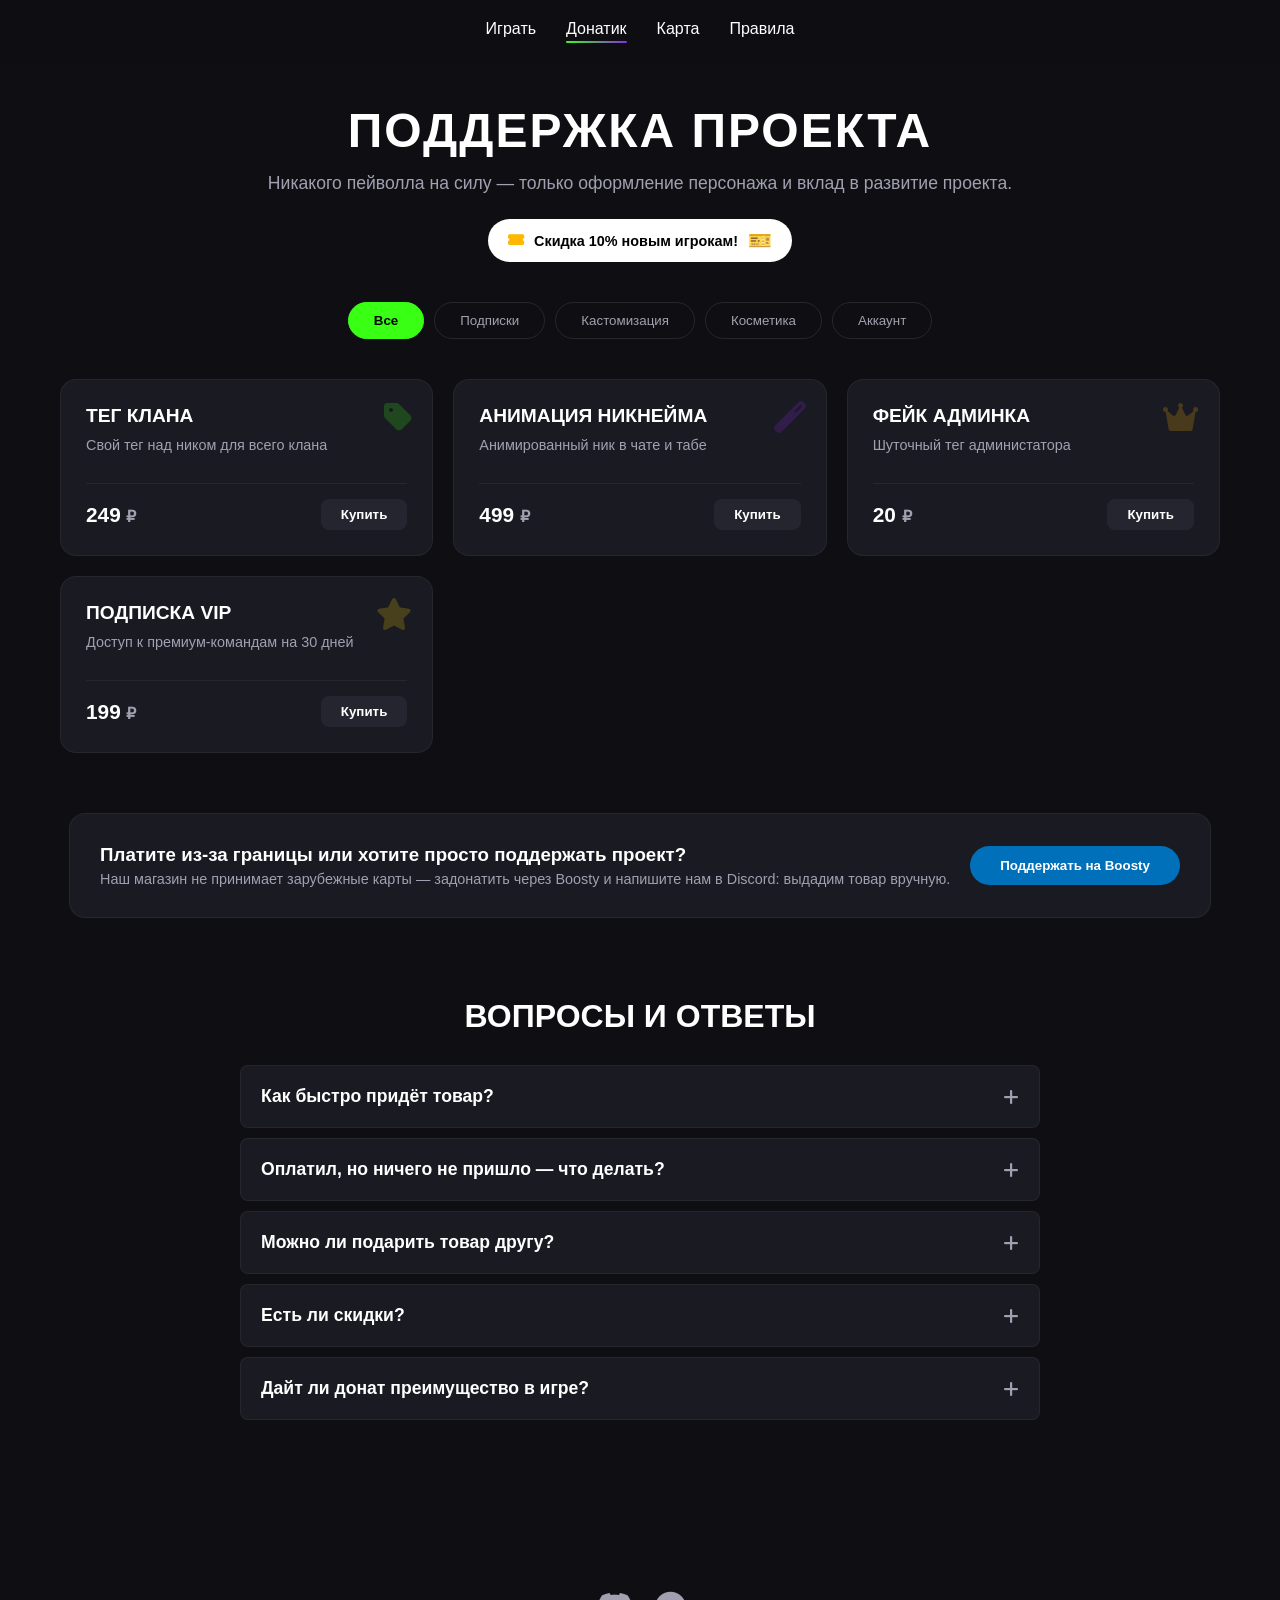
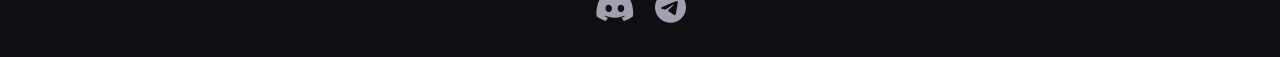
==== donate.html @ 80015110 "Update donate.html" ====
<!DOCTYPE html>
<html lang="ru">
<head>
    <meta charset="UTF-8">
    <meta name="viewport" content="width=device-width, initial-scale=1.0">
    <title>Донат - SubCoin</title>
    <link rel="stylesheet" href="style.css">
    <link rel="stylesheet" href="https://cdnjs.cloudflare.com/ajax/libs/font-awesome/6.0.0/css/all.min.css">
    <style>
        /* Дополнительные стили для магазина */
        .donate-header {
            text-align: center;
            margin-bottom: 40px;
            width: 100%;
        }

        .donate-header h1 {
            font-size: 3rem;
            font-weight: 900;
            text-transform: uppercase;
            letter-spacing: 2px;
            color: var(--text-main);
            margin-bottom: 15px;
        }

        .donate-header p {
            color: var(--text-muted);
            font-size: 1.1rem;
            margin-bottom: 25px;
        }

        .discount-badge {
            display: inline-flex;
            align-items: center;
            gap: 10px;
            background-color: #fff;
            color: #000;
            padding: 10px 20px;
            border-radius: 50px;
            font-weight: bold;
            font-size: 0.9rem;
            cursor: pointer;
            transition: transform 0.2s;
        }

        .discount-badge:hover {
            transform: scale(1.05);
        }

        .discount-badge i {
            color: #ffb800;
        }

        /* Вкладки категорий */
        .tabs {
            display: flex;
            justify-content: center;
            gap: 10px;
            margin-bottom: 40px;
            flex-wrap: wrap;
        }

        .tab-btn {
            background-color: transparent;
            border: 1px solid rgba(255, 255, 255, 0.1);
            color: var(--text-muted);
            padding: 10px 25px;
            border-radius: 30px;
            cursor: pointer;
            font-weight: 500;
            transition: all 0.3s;
        }

        .tab-btn:hover {
            border-color: var(--accent-green);
            color: var(--text-main);
        }

        .tab-btn.active {
            background-color: var(--accent-green);
            color: #000;
            border-color: var(--accent-green);
            font-weight: 700;
        }

        /* Сетка товаров */
        .products-grid {
            display: grid;
            grid-template-columns: repeat(auto-fit, minmax(280px, 1fr));
            gap: 20px;
            margin-bottom: 60px;
            width: 100%;
        }

        .product-card {
            background-color: var(--card-bg);
            border: 1px solid rgba(255, 255, 255, 0.05);
            border-radius: 16px;
            padding: 25px;
            display: flex;
            flex-direction: column;
            justify-content: space-between;
            transition: border-color 0.3s, transform 0.3s;
            position: relative;
            overflow: hidden;
        }

        .product-card:hover {
            border-color: var(--accent-purple);
            transform: translateY(-5px);
        }

        .product-card h3 {
            font-size: 1.2rem;
            margin-bottom: 10px;
            text-transform: uppercase;
            color: var(--text-main);
        }

        .product-card .desc {
            font-size: 0.9rem;
            color: var(--text-muted);
            margin-bottom: 20px;
            flex-grow: 1;
        }

        .product-icon {
            position: absolute;
            top: 20px;
            right: 20px;
            font-size: 2rem;
            opacity: 0.2;
        }

        .product-bottom {
            display: flex;
            justify-content: space-between;
            align-items: center;
            border-top: 1px solid rgba(255, 255, 255, 0.05);
            padding-top: 15px;
            margin-top: 10px;
        }

        .price {
            font-size: 1.3rem;
            font-weight: bold;
            color: var(--text-main);
        }

        .price span {
            font-size: 1rem;
            color: var(--text-muted);
        }

        .btn-buy {
            background-color: #252530;
            color: var(--text-main);
            border: none;
            padding: 8px 20px;
            border-radius: 8px;
            cursor: pointer;
            font-weight: 600;
            transition: background-color 0.3s;
        }

        .btn-buy:hover {
            background-color: var(--accent-green);
            color: #000;
        }

        /* Блок поддержки (PayPal) */
        .support-block {
            background-color: var(--card-bg);
            border-radius: 16px;
            padding: 30px;
            display: flex;
            justify-content: space-between;
            align-items: center;
            flex-wrap: wrap;
            gap: 20px;
            margin-bottom: 80px;
            border: 1px solid rgba(255, 255, 255, 0.05);
        }

        .support-text h3 {
            margin-bottom: 5px;
        }

        .support-text p {
            color: var(--text-muted);
            font-size: 0.9rem;
        }

        .btn-support {
            background: #0070ba; /* Цвет PayPal */
            color: white;
            border: none;
            padding: 12px 30px;
            border-radius: 30px;
            font-weight: bold;
            cursor: pointer;
            transition: background 0.3s;
        }

        .btn-support:hover {
            background: #005c99;
        }

        /* FAQ */
        .faq-section {
            width: 100%;
            max-width: 800px;
            margin: 0 auto 60px;
            text-align: center;
        }

        .faq-section h2 {
            font-size: 2rem;
            margin-bottom: 30px;
            text-transform: uppercase;
            color: var(--text-main);
        }

        .faq-section .accordion-item {
            text-align: left;
        }

        /* Скрытие товаров (для вкладок) */
        .tab-content {
            display: none;
            width: 100%;
        }

        .tab-content.active {
            display: block;
            animation: fadeIn 0.3s ease-in-out;
        }

        @keyframes fadeIn {
            from { opacity: 0; transform: translateY(10px); }
            to { opacity: 1; transform: translateY(0); }
        }
    </style>
</head>
<body>

    <div id="snow-container"></div>

    <nav>
        <a href="index.html">Играть</a>
        <a href="donate.html" class="active">Донатик</a>
        <a href="map.html">Карта</a>
        <a href="rules.html">Правила</a>
    </nav>

    <div class="container">
        
        <header class="donate-header">
            <h1>Поддержка проекта</h1>
            <p>Никакого пейволла на силу — только оформление персонажа и вклад в развитие проекта.</p>
            <div class="discount-badge">
                <i class="fas fa-ticket-alt"></i> Скидка 10% новым игрокам! <span style="font-size:1.2rem;">🎫</span>
            </div>
        </header>

        <!-- Вкладки -->
        <div class="tabs">
            <button class="tab-btn active" data-target="all">Все</button>
            <button class="tab-btn" data-target="passes">Подписки</button>
            <button class="tab-btn" data-target="custom">Кастомизация</button>
            <button class="tab-btn" data-target="cosmetics">Косметика</button>
            <button class="tab-btn" data-target="account">Аккаунт</button>
        </div>

        <!-- Контент вкладок -->
        <div class="tab-content active" id="all">
            <div class="products-grid">
                <!-- Товар 1 -->
                <div class="product-card">
                    <div class="product-icon"><i class="fas fa-tag" style="color: var(--accent-green);"></i></div>
                    <h3>Тег клана</h3>
                    <p class="desc">Свой тег над ником для всего клана</p>
                    <div class="product-bottom">
                        <div class="price">249 <span>₽</span></div>
                        <button class="btn-buy">Купить</button>
                    </div>
                </div>
                <!-- Товар 2 -->
                <div class="product-card">
                    <div class="product-icon"><i class="fas fa-magic" style="color: var(--accent-purple);"></i></div>
                    <h3>Анимация никнейма</h3>
                    <p class="desc">Анимированный ник в чате и табе</p>
                    <div class="product-bottom">
                        <div class="price">499 <span>₽</span></div>
                        <button class="btn-buy">Купить</button>
                    </div>
                </div>
                <!-- Товар 3 -->
                <div class="product-card">
                    <div class="product-icon"><i class="fas fa-crown" style="color: #ffb800;"></i></div>
                    <h3>Фейк Админка</h3>
                    <p class="desc">Шуточный тег администатора</p>
                    <div class="product-bottom">
                        <div class="price">20 <span>₽</span></div>
                        <button class="btn-buy">Купить</button>
                    </div>
                </div>
                <!-- Товар 4 (для примера подписки) -->
                <div class="product-card">
                    <div class="product-icon"><i class="fas fa-star" style="color: #ffd700;"></i></div>
                    <h3>Подписка VIP</h3>
                    <p class="desc">Доступ к премиум-командам на 30 дней</p>
                    <div class="product-bottom">
                        <div class="price">199 <span>₽</span></div>
                        <button class="btn-buy">Купить</button>
                    </div>
                </div>
            </div>
        </div>

        <!-- Блок поддержки -->
        <div class="support-block">
            <div class="support-text">
                <h3>Платите из-за границы или хотите просто поддержать проект?</h3>
                <p>Наш магазин не принимает зарубежные карты — задонатить через Boosty и напишите нам в Discord: выдадим товар вручную.</p>
            </div>
            <button class="btn-support">Поддержать на Boosty</button>
        </div>

        <!-- FAQ -->
        <section class="faq-section">
            <h2>Вопросы и ответы</h2>
            <div class="accordion">
                <div class="accordion-item">
                    <button class="accordion-header">Как быстро придёт товар? <i class="fas fa-plus"></i></button>
                    <div class="accordion-content"><p>Товары выдаются автоматически в течение 1-5 минут после оплаты. Если этого не произошло, напишите в поддержку.</p></div>
                </div>
                <div class="accordion-item">
                    <button class="accordion-header">Оплатил, но ничего не пришло — что делать? <i class="fas fa-plus"></i></button>
                    <div class="accordion-content"><p>Проверьте статус платежа в личном кабинете на платежной системе. Если оплата прошла успешно, а товар не пришёл, создайте тикет в Discord с чеком об оплате.</p></div>
                </div>
                <div class="accordion-item">
                    <button class="accordion-header">Можно ли подарить товар другу? <i class="fas fa-plus"></i></button>
                    <div class="accordion-content"><p>Да, при покупке вы можете указать никнейм друга, и товар будет выдан ему.</p></div>
                </div>
                <div class="accordion-item">
                    <button class="accordion-header">Есть ли скидки? <i class="fas fa-plus"></i></button>
                    <div class="accordion-content"><p>Да, новые игроки получают 10% скидку на первый заказ, а также мы регулярно проводим акции на праздники.</p></div>
                </div>
                <div class="accordion-item">
                    <button class="accordion-header">Дайт ли донат преимущество в игре? <i class="fas fa-plus"></i></button>
                    <div class="accordion-content"><p>Нет, донат не влияет на баланс и не дает игрового преимущества. Это исключительно косметические предметы и поддержка проекта.</p></div>
                </div>
            </div>
        </section>

    </div>

    <footer>
        <a href="#" title="Discord"><i class="fab fa-discord"></i></a>
        <a href="#" title="Telegram"><i class="fab fa-telegram-plane"></i></a>
    </footer>

    <script src="script.js"></script>
    <script>
        // Логика для вкладок
        document.addEventListener('DOMContentLoaded', () => {
            const tabBtns = document.querySelectorAll('.tab-btn');
            const tabContents = document.querySelectorAll('.tab-content');

            tabBtns.forEach(btn => {
                btn.addEventListener('click', () => {
                    // Убираем активный класс со всех кнопок и контента
                    tabBtns.forEach(b => b.classList.remove('active'));
                    tabContents.forEach(c => c.classList.remove('active'));

                    // Добавляем активный класс нажатой кнопке
                    btn.classList.add('active');

                    // Показываем нужный контент (для простоты показываем всё, если выбрано "Все", либо конкретную категорию, если бы она была)
                    const target = btn.getAttribute('data-target');
                    if(target === 'all') {
                        document.getElementById('all').classList.add('active');
                    } else {
                        // В будущем здесь можно фильтровать товары по категориям
                        document.getElementById('all').classList.add('active'); 
                    }
                });
            });
        });
    </script>
</body>
</html>
---- style.css ----
/* style.css */
:root {
    --bg-color: #0f0f13; 
    --card-bg: #1a1a22; 
    --text-main: #ffffff;
    --text-muted: #a0a0b0;
    --accent-green: #39ff14; 
    --accent-purple: #8a2be2; 
    --gradient: linear-gradient(135deg, var(--accent-green), var(--accent-purple));
}

* {
    margin: 0;
    padding: 0;
    box-sizing: border-box;
    font-family: 'Segoe UI', Tahoma, Geneva, Verdana, sans-serif;
}

body {
    background-color: var(--bg-color);
    color: var(--text-main);
    min-height: 100vh;
    display: flex;
    flex-direction: column;
    overflow-x: hidden; /* Убираем горизонтальную прокрутку от снега */
}

/* Навигация */
nav {
    display: flex;
    justify-content: center;
    gap: 30px;
    padding: 20px;
    background-color: rgba(15, 15, 19, 0.9);
    backdrop-filter: blur(10px);
    position: sticky;
    top: 0;
    z-index: 100;
}

nav a {
    color: var(--text-main);
    text-decoration: none;
    font-weight: 500;
    transition: color 0.3s;
    position: relative; /* Важно для позиционирования полосы */
    padding-bottom: 5px; /* Немного места под текст для полосы */
}

/* Полоса, которая появляется при наведении */
nav a::after {
    content: '';
    position: absolute;
    left: 0;
    bottom: 0;
    width: 100%;
    height: 2px; /* Толщина полосы */
    background: var(--gradient); /* Градиент из зелёного в фиолетовый */
    transform: scaleX(0); /* Изначально полоса сжата в 0 */
    transform-origin: bottom right; /* Анимация справа налево */
    transition: transform 0.3s ease-out;
    border-radius: 2px;
}

/* Появление полосы при наведении */
nav a:hover::after {
    transform: scaleX(1); /* Полоса растягивается на всю ширину */
    transform-origin: bottom left; /* Анимация слева направо */
}

/* Постоянная полоса для активной страницы */
nav a.active::after {
    transform: scaleX(1);
    transform-origin: bottom left;
}

nav a:hover {
    color: var(--accent-green);
}

/* Главный экран (Hero) */
.hero {
    text-align: center;
    margin-bottom: 60px;
    background: radial-gradient(circle at center, rgba(138, 43, 226, 0.1) 0%, transparent 70%);
    padding: 40px;
    border-radius: 20px;
}

.hero h1 {
    font-size: 3rem;
    margin-bottom: 10px;
}

.hero .brand {
    font-size: 4rem;
    font-weight: 900;
    background: var(--gradient);
    -webkit-background-clip: text;
    -webkit-text-fill-color: transparent;
    letter-spacing: 2px;
    margin-bottom: 30px;
}

.btn-play {
    background: var(--gradient);
    color: #fff;
    border: none;
    padding: 15px 40px;
    font-size: 1.2rem;
    font-weight: bold;
    border-radius: 8px;
    cursor: pointer;
    transition: transform 0.2s, box-shadow 0.2s;
    text-transform: uppercase;
    animation: bounce 3s infinite; /* Подпрыгивание */
}

.btn-play:hover {
    animation: none;
    transform: scale(1.05);
    box-shadow: 0 0 20px rgba(57, 255, 20, 0.4);
}

/* Анимация подпрыгивания */
@keyframes bounce {
    0%, 20%, 50%, 80%, 100% { transform: translateY(0); }
    40% { transform: translateY(-10px); }
    60% { transform: translateY(-5px); }
}

/* Блок статистики */
.stats-section {
    width: 100%;
    display: flex;
    justify-content: center;
    margin-bottom: 60px;
}

.stats-container {
    background-color: var(--card-bg);
    padding: 30px;
    border-radius: 16px;
    text-align: center;
    width: 100%;
    max-width: 600px;
    border: 1px solid rgba(255, 255, 255, 0.05);
}

.stats-container h2 {
    margin-bottom: 20px;
    font-size: 1.5rem;
}

.timer {
    display: flex;
    justify-content: center;
    gap: 15px;
}

.time-block {
    background: #252530;
    padding: 15px;
    border-radius: 10px;
    min-width: 80px;
}

.time-block .num {
    font-size: 2rem;
    font-weight: bold;
    display: block;
}

.time-block .label {
    font-size: 0.8rem;
    color: var(--text-muted);
}

/* Особенности */
.features-section {
    width: 100%;
    max-width: 1200px;
    text-align: center;
}

.features-section h2 {
    margin-bottom: 40px;
    font-size: 2rem;
}

.features-grid {
    display: grid;
    grid-template-columns: repeat(auto-fit, minmax(250px, 1fr));
    gap: 20px;
    margin: 0 auto;
}

.feature-card {
    background-color: var(--card-bg);
    padding: 30px;
    border-radius: 12px;
    text-align: left;
    border: 1px solid rgba(255, 255, 255, 0.05);
    transition: border-color 0.3s, transform 0.3s;
}

.feature-card:hover {
    border-color: var(--accent-purple);
    transform: translateY(-5px);
}

.feature-card h3 {
    margin-bottom: 10px;
    color: var(--accent-green);
}

.feature-card p {
    color: var(--text-muted);
    line-height: 1.5;
    font-size: 0.95rem;
}

/* Иконки в карточках */
.feature-icon {
    width: 50px;
    height: 50px;
    border-radius: 12px;
    background: rgba(57, 255, 20, 0.1);
    display: flex;
    align-items: center;
    justify-content: center;
    margin-bottom: 15px;
    border: 1px solid rgba(57, 255, 20, 0.2);
}

.feature-icon i {
    font-size: 1.5rem;
    color: var(--accent-green);
    text-shadow: 0 0 10px rgba(57, 255, 20, 0.5);
}

.feature-card:hover .feature-icon {
    background: rgba(138, 43, 226, 0.1);
    border-color: rgba(138, 43, 226, 0.3);
}

.feature-card:hover .feature-icon i {
    color: var(--accent-purple);
    text-shadow: 0 0 10px rgba(138, 43, 226, 0.5);
}

/* Футер (иконки) */
footer {
    display: flex;
    justify-content: center;
    gap: 20px;
    padding: 30px;
    background-color: var(--bg-color);
    z-index: 1;
}

footer a {
    color: var(--text-muted);
    font-size: 2rem;
    transition: color 0.3s;
}

footer a:hover {
    color: var(--accent-green);
}

/* Страницы-заглушки */
.page-content {
    flex: 1;
    display: flex;
    flex-direction: column;
    align-items: center;
    justify-content: center;
    text-align: center;
    padding: 40px;
    z-index: 1;
}

.page-content h1 {
    font-size: 3rem;
    margin-bottom: 20px;
    background: var(--gradient);
    -webkit-background-clip: text;
    -webkit-text-fill-color: transparent;
}

.page-content p {
    color: var(--text-muted);
    font-size: 1.2rem;
    margin-bottom: 30px;
}

.back-btn {
    color: var(--accent-green);
    text-decoration: none;
    border: 1px solid var(--accent-green);
    padding: 10px 20px;
    border-radius: 5px;
    transition: background 0.3s;
}

.back-btn:hover {
    background: rgba(57, 255, 20, 0.1);
}

/* --- Снег --- */
#snow-container {
    position: fixed;
    top: 0;
    left: 0;
    width: 100%;
    height: 100%;
    pointer-events: none;
    z-index: 0; /* Снег на заднем плане */
    overflow: hidden;
}

.snowflake {
    position: absolute;
    top: -10px;
    color: rgba(255, 255, 255, 0.7);
    user-select: none;
    animation: fall linear forwards;
}

@keyframes fall {
    to {
        transform: translateY(100vh);
    }
}
/* ... ваш код выше (root, body, nav и т.д.) ... */

/* Контейнер для центрирования контента */
.container {
    max-width: 1200px; /* Максимальная ширина контента */
    margin: 0 auto;    /* Центрирование по горизонтали */
    padding: 40px 20px; /* Отступы сверху/снизу и по бокам */
    width: 100%;
    display: flex;
    flex-direction: column;
    align-items: center; /* Центрируем элементы внутри */
    z-index: 1; /* Поверх снега */
}

/* Главный экран (Hero) */
.hero {
    text-align: center;
    margin-bottom: 60px;
    background: radial-gradient(circle at center, rgba(138, 43, 226, 0.1) 0%, transparent 70%);
    padding: 40px;
    border-radius: 20px;
    width: 100%;
}

/* ... стили для brand и btn-play остаются без изменений ... */

/* Блок статистики */
.stats-section {
    width: 100%;
    display: flex;
    justify-content: center;
    margin-bottom: 60px;
}

/* ... стили для stats-container и timer остаются без изменений ... */

/* Блок с особенностями */
.features-section {
    width: 100%;
    text-align: center;
}

.features-section h2 {
    margin-bottom: 40px;
    font-size: 2rem;
}

.features-grid {
    display: grid;
    /* Автоматически подстраиваем колонки: минимум 250px, максимум 1fr */
    grid-template-columns: repeat(auto-fit, minmax(250px, 1fr));
    gap: 20px;
    width: 100%;
}

/* --- Стили для страницы правил (Аккордеон) --- */
.rules-container {
    max-width: 900px; /* Делаем колонку чуть уже для удобства чтения */
    padding-top: 60px;
}

.page-title {
    font-size: 2.5rem;
    margin-bottom: 40px;
    text-align: center;
    background: var(--gradient);
    -webkit-background-clip: text;
    -webkit-text-fill-color: transparent;
}

.page-title i {
    -webkit-text-fill-color: #ff9800; /* Оранжевый цвет для иконки книги */
    margin-right: 10px;
}

.section-subtitle {
    font-size: 1.8rem;
    margin: 40px 0 20px 0;
    text-align: center;
    color: var(--text-main);
}

.accordion {
    display: flex;
    flex-direction: column;
    gap: 10px;
    margin-bottom: 40px;
}

.accordion-item {
    background-color: var(--card-bg);
    border-radius: 8px;
    overflow: hidden;
    border: 1px solid rgba(255, 255, 255, 0.05);
    transition: border-color 0.3s;
}

.accordion-item:hover {
    border-color: rgba(57, 255, 20, 0.3); /* Легкая зеленая подсветка при наведении */
}

.accordion-header {
    width: 100%;
    background: none;
    border: none;
    color: var(--text-main);
    padding: 20px;
    font-size: 1.1rem;
    font-weight: 600;
    text-align: left;
    cursor: pointer;
    display: flex;
    justify-content: space-between;
    align-items: center;
    transition: background-color 0.3s;
}

.accordion-header:hover {
    background-color: rgba(255, 255, 255, 0.03);
}

.accordion-header i {
    color: var(--text-muted);
    transition: transform 0.3s;
}

/* Класс, который добавляется при открытии */
.accordion-header.active i {
    transform: rotate(45deg); /* Плюсик превращается в крестик */
    color: var(--accent-green);
}

.accordion-content {
    max-height: 0; /* Скрыто по умолчанию */
    overflow: hidden;
    transition: max-height 0.3s ease-out;
    background-color: rgba(0, 0, 0, 0.2);
}

.accordion-content p {
    padding: 0 20px 20px 20px;
    color: var(--text-muted);
    line-height: 1.6;
    margin: 0;
}
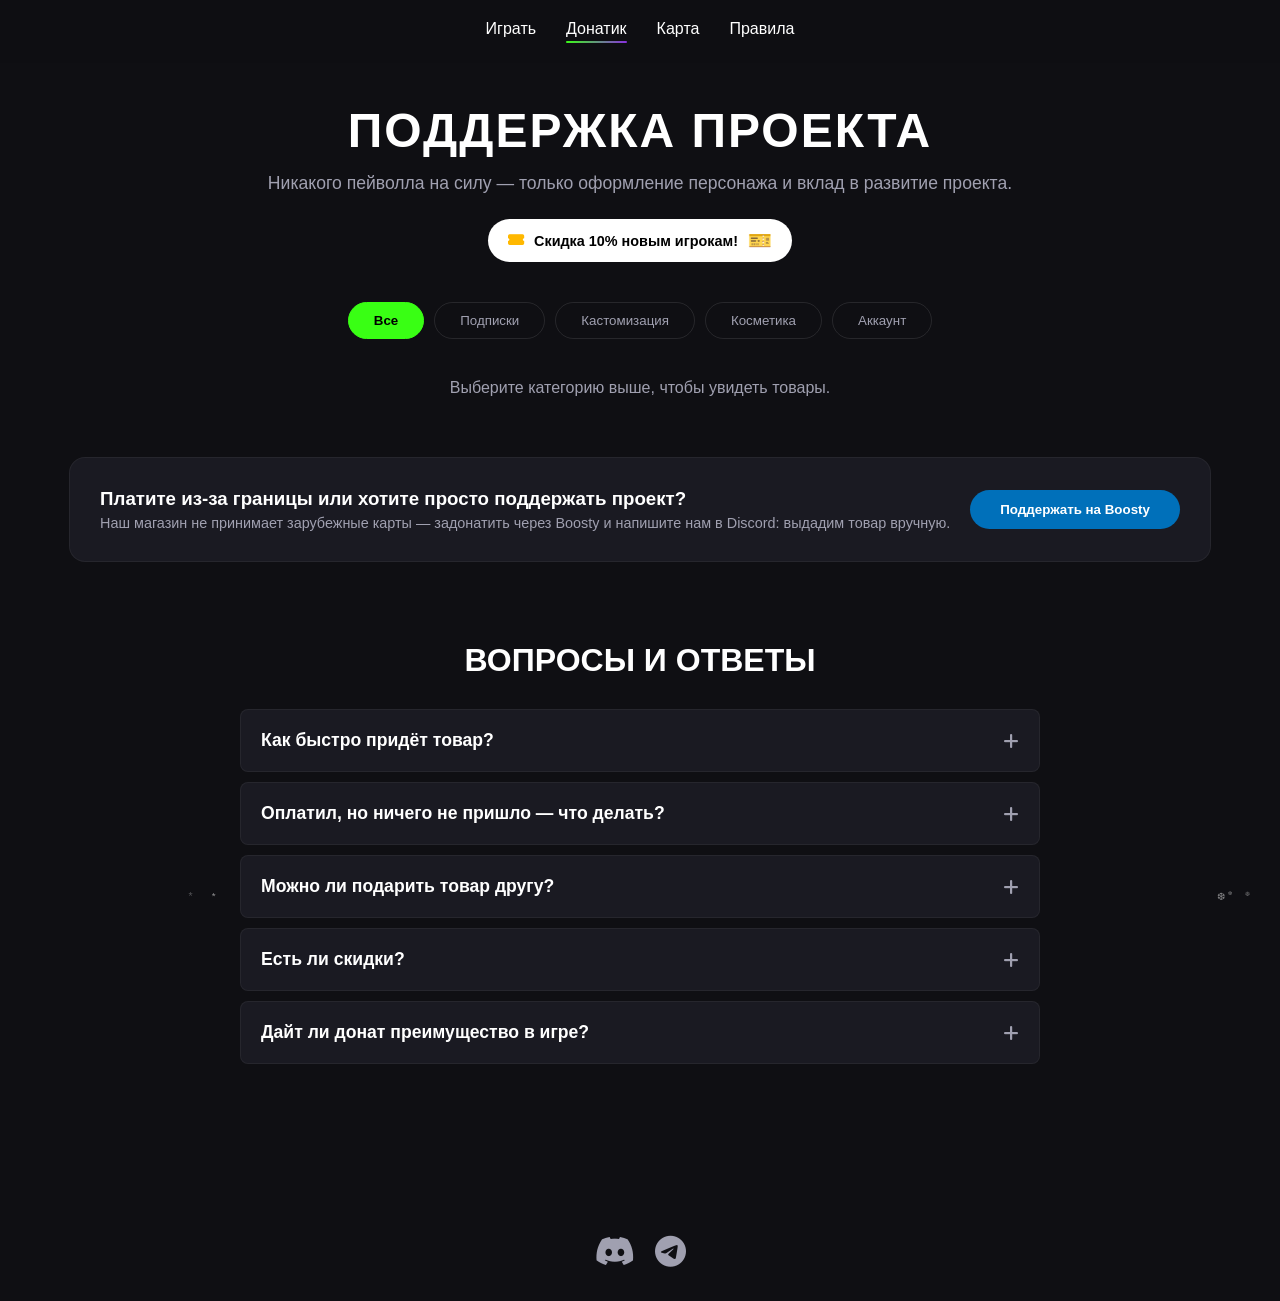
==== commit 2c2cab16: "Update donate.html" ====
--- a/donate.html
+++ b/donate.html
@@ -7,239 +7,39 @@
     <link rel="stylesheet" href="style.css">
     <link rel="stylesheet" href="https://cdnjs.cloudflare.com/ajax/libs/font-awesome/6.0.0/css/all.min.css">
     <style>
-        /* Дополнительные стили для магазина */
-        .donate-header {
-            text-align: center;
-            margin-bottom: 40px;
-            width: 100%;
-        }
-
-        .donate-header h1 {
-            font-size: 3rem;
-            font-weight: 900;
-            text-transform: uppercase;
-            letter-spacing: 2px;
-            color: var(--text-main);
-            margin-bottom: 15px;
-        }
-
-        .donate-header p {
-            color: var(--text-muted);
-            font-size: 1.1rem;
-            margin-bottom: 25px;
-        }
-
-        .discount-badge {
-            display: inline-flex;
-            align-items: center;
-            gap: 10px;
-            background-color: #fff;
-            color: #000;
-            padding: 10px 20px;
-            border-radius: 50px;
-            font-weight: bold;
-            font-size: 0.9rem;
-            cursor: pointer;
-            transition: transform 0.2s;
-        }
-
-        .discount-badge:hover {
-            transform: scale(1.05);
-        }
-
-        .discount-badge i {
-            color: #ffb800;
-        }
-
-        /* Вкладки категорий */
-        .tabs {
-            display: flex;
-            justify-content: center;
-            gap: 10px;
-            margin-bottom: 40px;
-            flex-wrap: wrap;
-        }
-
-        .tab-btn {
-            background-color: transparent;
-            border: 1px solid rgba(255, 255, 255, 0.1);
-            color: var(--text-muted);
-            padding: 10px 25px;
-            border-radius: 30px;
-            cursor: pointer;
-            font-weight: 500;
-            transition: all 0.3s;
-        }
-
-        .tab-btn:hover {
-            border-color: var(--accent-green);
-            color: var(--text-main);
-        }
-
-        .tab-btn.active {
-            background-color: var(--accent-green);
-            color: #000;
-            border-color: var(--accent-green);
-            font-weight: 700;
-        }
-
-        /* Сетка товаров */
-        .products-grid {
-            display: grid;
-            grid-template-columns: repeat(auto-fit, minmax(280px, 1fr));
-            gap: 20px;
-            margin-bottom: 60px;
-            width: 100%;
-        }
-
-        .product-card {
-            background-color: var(--card-bg);
-            border: 1px solid rgba(255, 255, 255, 0.05);
-            border-radius: 16px;
-            padding: 25px;
-            display: flex;
-            flex-direction: column;
-            justify-content: space-between;
-            transition: border-color 0.3s, transform 0.3s;
-            position: relative;
-            overflow: hidden;
-        }
-
-        .product-card:hover {
-            border-color: var(--accent-purple);
-            transform: translateY(-5px);
-        }
-
-        .product-card h3 {
-            font-size: 1.2rem;
-            margin-bottom: 10px;
-            text-transform: uppercase;
-            color: var(--text-main);
-        }
-
-        .product-card .desc {
-            font-size: 0.9rem;
-            color: var(--text-muted);
-            margin-bottom: 20px;
-            flex-grow: 1;
-        }
-
-        .product-icon {
-            position: absolute;
-            top: 20px;
-            right: 20px;
-            font-size: 2rem;
-            opacity: 0.2;
-        }
-
-        .product-bottom {
-            display: flex;
-            justify-content: space-between;
-            align-items: center;
-            border-top: 1px solid rgba(255, 255, 255, 0.05);
-            padding-top: 15px;
-            margin-top: 10px;
-        }
-
-        .price {
-            font-size: 1.3rem;
-            font-weight: bold;
-            color: var(--text-main);
-        }
-
-        .price span {
-            font-size: 1rem;
-            color: var(--text-muted);
-        }
-
-        .btn-buy {
-            background-color: #252530;
-            color: var(--text-main);
-            border: none;
-            padding: 8px 20px;
-            border-radius: 8px;
-            cursor: pointer;
-            font-weight: 600;
-            transition: background-color 0.3s;
-        }
-
-        .btn-buy:hover {
-            background-color: var(--accent-green);
-            color: #000;
-        }
-
-        /* Блок поддержки (PayPal) */
-        .support-block {
-            background-color: var(--card-bg);
-            border-radius: 16px;
-            padding: 30px;
-            display: flex;
-            justify-content: space-between;
-            align-items: center;
-            flex-wrap: wrap;
-            gap: 20px;
-            margin-bottom: 80px;
-            border: 1px solid rgba(255, 255, 255, 0.05);
-        }
-
-        .support-text h3 {
-            margin-bottom: 5px;
-        }
-
-        .support-text p {
-            color: var(--text-muted);
-            font-size: 0.9rem;
-        }
-
-        .btn-support {
-            background: #0070ba; /* Цвет PayPal */
-            color: white;
-            border: none;
-            padding: 12px 30px;
-            border-radius: 30px;
-            font-weight: bold;
-            cursor: pointer;
-            transition: background 0.3s;
-        }
-
-        .btn-support:hover {
-            background: #005c99;
-        }
-
-        /* FAQ */
-        .faq-section {
-            width: 100%;
-            max-width: 800px;
-            margin: 0 auto 60px;
-            text-align: center;
-        }
-
-        .faq-section h2 {
-            font-size: 2rem;
-            margin-bottom: 30px;
-            text-transform: uppercase;
-            color: var(--text-main);
-        }
-
-        .faq-section .accordion-item {
-            text-align: left;
-        }
-
-        /* Скрытие товаров (для вкладок) */
-        .tab-content {
-            display: none;
-            width: 100%;
-        }
-
-        .tab-content.active {
-            display: block;
-            animation: fadeIn 0.3s ease-in-out;
-        }
-
-        @keyframes fadeIn {
-            from { opacity: 0; transform: translateY(10px); }
-            to { opacity: 1; transform: translateY(0); }
-        }
+        /* ... (ваши существующие стили для шапки, вкладок, карточек и т.д. остаются без изменений) ... */
+        .donate-header { text-align: center; margin-bottom: 40px; width: 100%; }
+        .donate-header h1 { font-size: 3rem; font-weight: 900; text-transform: uppercase; letter-spacing: 2px; color: var(--text-main); margin-bottom: 15px; }
+        .donate-header p { color: var(--text-muted); font-size: 1.1rem; margin-bottom: 25px; }
+        .discount-badge { display: inline-flex; align-items: center; gap: 10px; background-color: #fff; color: #000; padding: 10px 20px; border-radius: 50px; font-weight: bold; font-size: 0.9rem; cursor: pointer; transition: transform 0.2s; }
+        .discount-badge:hover { transform: scale(1.05); }
+        .discount-badge i { color: #ffb800; }
+        .tabs { display: flex; justify-content: center; gap: 10px; margin-bottom: 40px; flex-wrap: wrap; }
+        .tab-btn { background-color: transparent; border: 1px solid rgba(255, 255, 255, 0.1); color: var(--text-muted); padding: 10px 25px; border-radius: 30px; cursor: pointer; font-weight: 500; transition: all 0.3s; }
+        .tab-btn:hover { border-color: var(--accent-green); color: var(--text-main); }
+        .tab-btn.active { background-color: var(--accent-green); color: #000; border-color: var(--accent-green); font-weight: 700; }
+        .products-grid { display: grid; grid-template-columns: repeat(auto-fit, minmax(280px, 1fr)); gap: 20px; margin-bottom: 60px; width: 100%; }
+        .product-card { background-color: var(--card-bg); border: 1px solid rgba(255, 255, 255, 0.05); border-radius: 16px; padding: 25px; display: flex; flex-direction: column; justify-content: space-between; transition: border-color 0.3s, transform 0.3s; position: relative; overflow: hidden; }
+        .product-card:hover { border-color: var(--accent-purple); transform: translateY(-5px); }
+        .product-card h3 { font-size: 1.2rem; margin-bottom: 10px; text-transform: uppercase; color: var(--text-main); }
+        .product-card .desc { font-size: 0.9rem; color: var(--text-muted); margin-bottom: 20px; flex-grow: 1; }
+        .product-icon { position: absolute; top: 20px; right: 20px; font-size: 2rem; opacity: 0.2; }
+        .product-bottom { display: flex; justify-content: space-between; align-items: center; border-top: 1px solid rgba(255, 255, 255, 0.05); padding-top: 15px; margin-top: 10px; }
+        .price { font-size: 1.3rem; font-weight: bold; color: var(--text-main); }
+        .price span { font-size: 1rem; color: var(--text-muted); }
+        .btn-buy { background-color: #252530; color: var(--text-main); border: none; padding: 8px 20px; border-radius: 8px; cursor: pointer; font-weight: 600; transition: background-color 0.3s; }
+        .btn-buy:hover { background-color: var(--accent-green); color: #000; }
+        .support-block { background-color: var(--card-bg); border-radius: 16px; padding: 30px; display: flex; justify-content: space-between; align-items: center; flex-wrap: wrap; gap: 20px; margin-bottom: 80px; border: 1px solid rgba(255, 255, 255, 0.05); }
+        .support-text h3 { margin-bottom: 5px; }
+        .support-text p { color: var(--text-muted); font-size: 0.9rem; }
+        .btn-support { background: #0070ba; color: white; border: none; padding: 12px 30px; border-radius: 30px; font-weight: bold; cursor: pointer; transition: background 0.3s; }
+        .btn-support:hover { background: #005c99; }
+        .faq-section { width: 100%; max-width: 800px; margin: 0 auto 60px; text-align: center; }
+        .faq-section h2 { font-size: 2rem; margin-bottom: 30px; text-transform: uppercase; color: var(--text-main); }
+        .faq-section .accordion-item { text-align: left; }
+        .tab-content { display: none; width: 100%; }
+        .tab-content.active { display: block; animation: fadeIn 0.3s ease-in-out; }
+        @keyframes fadeIn { from { opacity: 0; transform: translateY(10px); } to { opacity: 1; transform: translateY(0); } }
     </style>
 </head>
 <body>
@@ -273,47 +73,156 @@
         </div>
 
         <!-- Контент вкладок -->
+        
+        <!-- Вкладка "Все" (показывает всё сразу) -->
         <div class="tab-content active" id="all">
             <div class="products-grid">
-                <!-- Товар 1 -->
-                <div class="product-card">
-                    <div class="product-icon"><i class="fas fa-tag" style="color: var(--accent-green);"></i></div>
-                    <h3>Тег клана</h3>
-                    <p class="desc">Свой тег над ником для всего клана</p>
-                    <div class="product-bottom">
-                        <div class="price">249 <span>₽</span></div>
-                        <button class="btn-buy">Купить</button>
-                    </div>
-                </div>
-                <!-- Товар 2 -->
-                <div class="product-card">
-                    <div class="product-icon"><i class="fas fa-magic" style="color: var(--accent-purple);"></i></div>
-                    <h3>Анимация никнейма</h3>
-                    <p class="desc">Анимированный ник в чате и табе</p>
-                    <div class="product-bottom">
-                        <div class="price">499 <span>₽</span></div>
-                        <button class="btn-buy">Купить</button>
-                    </div>
-                </div>
-                <!-- Товар 3 -->
-                <div class="product-card">
-                    <div class="product-icon"><i class="fas fa-crown" style="color: #ffb800;"></i></div>
-                    <h3>Фейк Админка</h3>
-                    <p class="desc">Шуточный тег администатора</p>
-                    <div class="product-bottom">
-                        <div class="price">20 <span>₽</span></div>
-                        <button class="btn-buy">Купить</button>
-                    </div>
-                </div>
-                <!-- Товар 4 (для примера подписки) -->
+                <!-- Здесь можно оставить копию всех товаров или просто скрыть эту вкладку, 
+                     но для удобства я оставлю пару товаров, а лучше сделаю редирект на другие вкладки -->
+                <p style="text-align:center; color: var(--text-muted); width: 100%;">Выберите категорию выше, чтобы увидеть товары.</p>
+            </div>
+        </div>
+
+        <!-- Вкладка "Подписки" -->
+        <div class="tab-content" id="passes">
+            <div class="products-grid">
+                <div class="product-card">
+                    <div class="product-icon"><i class="fas fa-crown" style="color: var(--accent-green);"></i></div>
+                    <h3>SC Plus</h3>
+                    <p class="desc">Ежемесячная подписка. 1 месяц.</p>
+                    <div class="product-bottom"><div class="price">159 <span>₽/мес</span></div><button class="btn-buy">Купить</button></div>
+                </div>
+                <div class="product-card">
+                    <div class="product-icon"><i class="fas fa-crown" style="color: var(--accent-green);"></i></div>
+                    <h3>SC Plus</h3>
+                    <p class="desc">Выгодная подписка на 2 месяца.</p>
+                    <div class="product-bottom"><div class="price">279 <span>₽</span></div><button class="btn-buy">Купить</button></div>
+                </div>
+                <div class="product-card">
+                    <div class="product-icon"><i class="fas fa-crown" style="color: var(--accent-green);"></i></div>
+                    <h3>SC Plus</h3>
+                    <p class="desc">Максимальная выгода. 3 месяца.</p>
+                    <div class="product-bottom"><div class="price">369 <span>₽</span></div><button class="btn-buy">Купить</button></div>
+                </div>
+                <div class="product-card">
+                    <div class="product-icon"><i class="fas fa-infinity" style="color: #ffd700;"></i></div>
+                    <h3>SC Plus Вечный</h3>
+                    <p class="desc">Подписка навсегда. Один платеж.</p>
+                    <div class="product-bottom"><div class="price">3 190 <span>₽</span></div><button class="btn-buy">Купить</button></div>
+                </div>
+            </div>
+        </div>
+
+        <!-- Вкладка "Кастомизация" (Питомцы) -->
+        <div class="tab-content" id="custom">
+            <div class="products-grid">
+                <div class="product-card">
+                    <div class="product-icon"><i class="fas fa-dog"></i></div>
+                    <h3>Волчонок</h3>
+                    <p class="desc">Милый питомец, который следует за вами.</p>
+                    <div class="product-bottom"><div class="price">459 <span>₽</span></div><button class="btn-buy">Купить</button></div>
+                </div>
+                <div class="product-card">
+                    <div class="product-icon"><i class="fas fa-shield-alt"></i></div>
+                    <h3>Броненосец</h3>
+                    <p class="desc">Надежный защитник.</p>
+                    <div class="product-bottom"><div class="price">599 <span>₽</span></div><button class="btn-buy">Купить</button></div>
+                </div>
+                <div class="product-card">
+                    <div class="product-icon"><i class="fas fa-frog"></i></div>
+                    <h3>Лягушка</h3>
+                    <p class="desc">Квакающий спутник.</p>
+                    <div class="product-bottom"><div class="price">699 <span>₽</span></div><button class="btn-buy">Купить</button></div>
+                </div>
+                <div class="product-card">
+                    <div class="product-icon"><i class="fas fa-spider"></i></div>
+                    <h3>Летучая мышь</h3>
+                    <p class="desc">Ночной спутник.</p>
+                    <div class="product-bottom"><div class="price">399 <span>₽</span></div><button class="btn-buy">Купить</button></div>
+                </div>
+                <div class="product-card">
+                    <div class="product-icon"><i class="fas fa-ghost" style="color: #8a2be2;"></i></div>
+                    <h3>Мини Варден</h3>
+                    <p class="desc">Грозный, но маленький.</p>
+                    <div class="product-bottom"><div class="price">1699 <span>₽</span></div><button class="btn-buy">Купить</button></div>
+                </div>
+            </div>
+        </div>
+
+        <!-- Вкладка "Косметика" -->
+        <div class="tab-content" id="cosmetics">
+            <div class="products-grid">
+                <div class="product-card">
+                    <div class="product-icon"><i class="fas fa-magic" style="color: #ff00ff;"></i></div>
+                    <h3>Рандомные эффекты</h3>
+                    <p class="desc">Случайные визуальные эффекты вокруг персонажа.</p>
+                    <div class="product-bottom"><div class="price">899 <span>₽</span></div><button class="btn-buy">Купить</button></div>
+                </div>
+                <div class="product-card">
+                    <div class="product-icon"><i class="fas fa-smile" style="color: #ffb800;"></i></div>
+                    <h3>Смайлик кота</h3>
+                    <p class="desc">Кастомный смайлик в чате.</p>
+                    <div class="product-bottom"><div class="price">399 <span>₽</span></div><button class="btn-buy">Купить</button></div>
+                </div>
+                <div class="product-card">
+                    <div class="product-icon"><i class="fas fa-pizza-slice"></i></div>
+                    <h3>Смайлик пиццы</h3>
+                    <p class="desc">Пицца в чате.</p>
+                    <div class="product-bottom"><div class="price">299 <span>₽</span></div><button class="btn-buy">Купить</button></div>
+                </div>
                 <div class="product-card">
                     <div class="product-icon"><i class="fas fa-star" style="color: #ffd700;"></i></div>
-                    <h3>Подписка VIP</h3>
-                    <p class="desc">Доступ к премиум-командам на 30 дней</p>
-                    <div class="product-bottom">
-                        <div class="price">199 <span>₽</span></div>
-                        <button class="btn-buy">Купить</button>
-                    </div>
+                    <h3>Смайлик звезды</h3>
+                    <p class="desc">Сияющая звезда.</p>
+                    <div class="product-bottom"><div class="price">199 <span>₽</span></div><button class="btn-buy">Купить</button></div>
+                </div>
+                <div class="product-card">
+                    <div class="product-icon"><i class="fas fa-heart" style="color: #ff0000;"></i></div>
+                    <h3>Смайлик сердечка</h3>
+                    <p class="desc">Для самых милых.</p>
+                    <div class="product-bottom"><div class="price">99 <span>₽</span></div><button class="btn-buy">Купить</button></div>
+                </div>
+                <div class="product-card">
+                    <div class="product-icon"><i class="fas fa-skull"></i></div>
+                    <h3>Смайлик черепа</h3>
+                    <p class="desc">Символ смерти.</p>
+                    <div class="product-bottom"><div class="price">59 <span>₽</span></div><button class="btn-buy">Купить</button></div>
+                </div>
+                <div class="product-card">
+                    <div class="product-icon"><i class="fas fa-edit"></i></div>
+                    <h3>Кастомный смайлик</h3>
+                    <p class="desc">Загрузите свой смайлик.</p>
+                    <div class="product-bottom"><div class="price">699 <span>₽</span></div><button class="btn-buy">Купить</button></div>
+                </div>
+            </div>
+        </div>
+
+        <!-- Вкладка "Аккаунт" -->
+        <div class="tab-content" id="account">
+            <div class="products-grid">
+                <div class="product-card">
+                    <div class="product-icon"><i class="fas fa-signature"></i></div>
+                    <h3>Кастомный никнейм</h3>
+                    <p class="desc">Любой никнейм с поддержкой цветов.</p>
+                    <div class="product-bottom"><div class="price">959 <span>₽</span></div><button class="btn-buy">Купить</button></div>
+                </div>
+                <div class="product-card">
+                    <div class="product-icon"><i class="fas fa-language"></i></div>
+                    <h3>Русский никнейм</h3>
+                    <p class="desc">Возможность использовать кириллицу.</p>
+                    <div class="product-bottom"><div class="price">479 <span>₽</span></div><button class="btn-buy">Купить</button></div>
+                </div>
+                <div class="product-card">
+                    <div class="product-icon"><i class="fas fa-unlock"></i></div>
+                    <h3>Разблокировка аккаунта</h3>
+                    <p class="desc">Снятие бана (не действует на читеров).</p>
+                    <div class="product-bottom"><div class="price">1499 <span>₽</span></div><button class="btn-buy">Купить</button></div>
+                </div>
+                <div class="product-card">
+                    <div class="product-icon"><i class="fas fa-comment-slash"></i></div>
+                    <h3>Разблокировка чата</h3>
+                    <p class="desc">Снятие мута.</p>
+                    <div class="product-bottom"><div class="price">259 <span>₽</span></div><button class="btn-buy">Купить</button></div>
                 </div>
             </div>
         </div>
@@ -370,20 +279,19 @@
 
             tabBtns.forEach(btn => {
                 btn.addEventListener('click', () => {
-                    // Убираем активный класс со всех кнопок и контента
+                    // 1. Убираем активный класс со всех кнопок и контента
                     tabBtns.forEach(b => b.classList.remove('active'));
                     tabContents.forEach(c => c.classList.remove('active'));
 
-                    // Добавляем активный класс нажатой кнопке
+                    // 2. Добавляем активный класс нажатой кнопке
                     btn.classList.add('active');
 
-                    // Показываем нужный контент (для простоты показываем всё, если выбрано "Все", либо конкретную категорию, если бы она была)
+                    // 3. Получаем ID нужного контента и показываем его
                     const target = btn.getAttribute('data-target');
-                    if(target === 'all') {
-                        document.getElementById('all').classList.add('active');
-                    } else {
-                        // В будущем здесь можно фильтровать товары по категориям
-                        document.getElementById('all').classList.add('active'); 
+                    const targetContent = document.getElementById(target);
+                    
+                    if (targetContent) {
+                        targetContent.classList.add('active');
                     }
                 });
             });
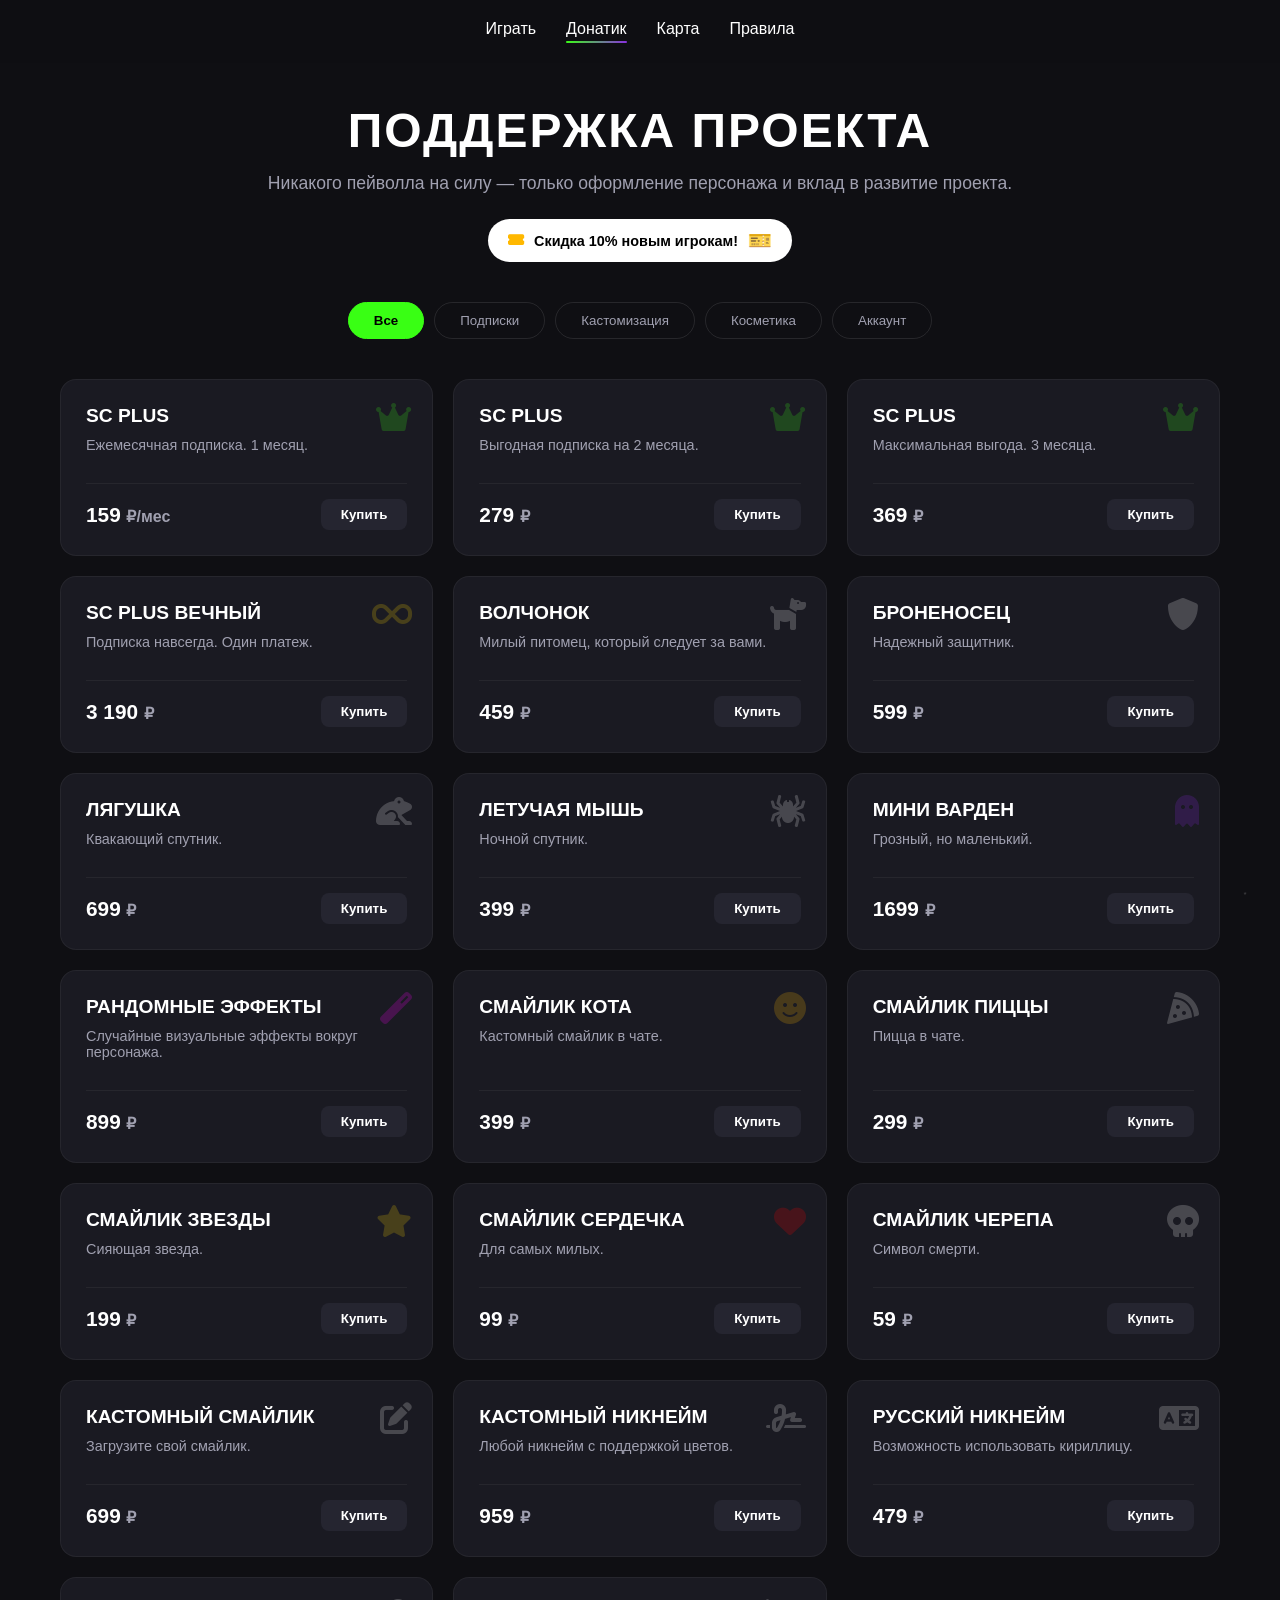
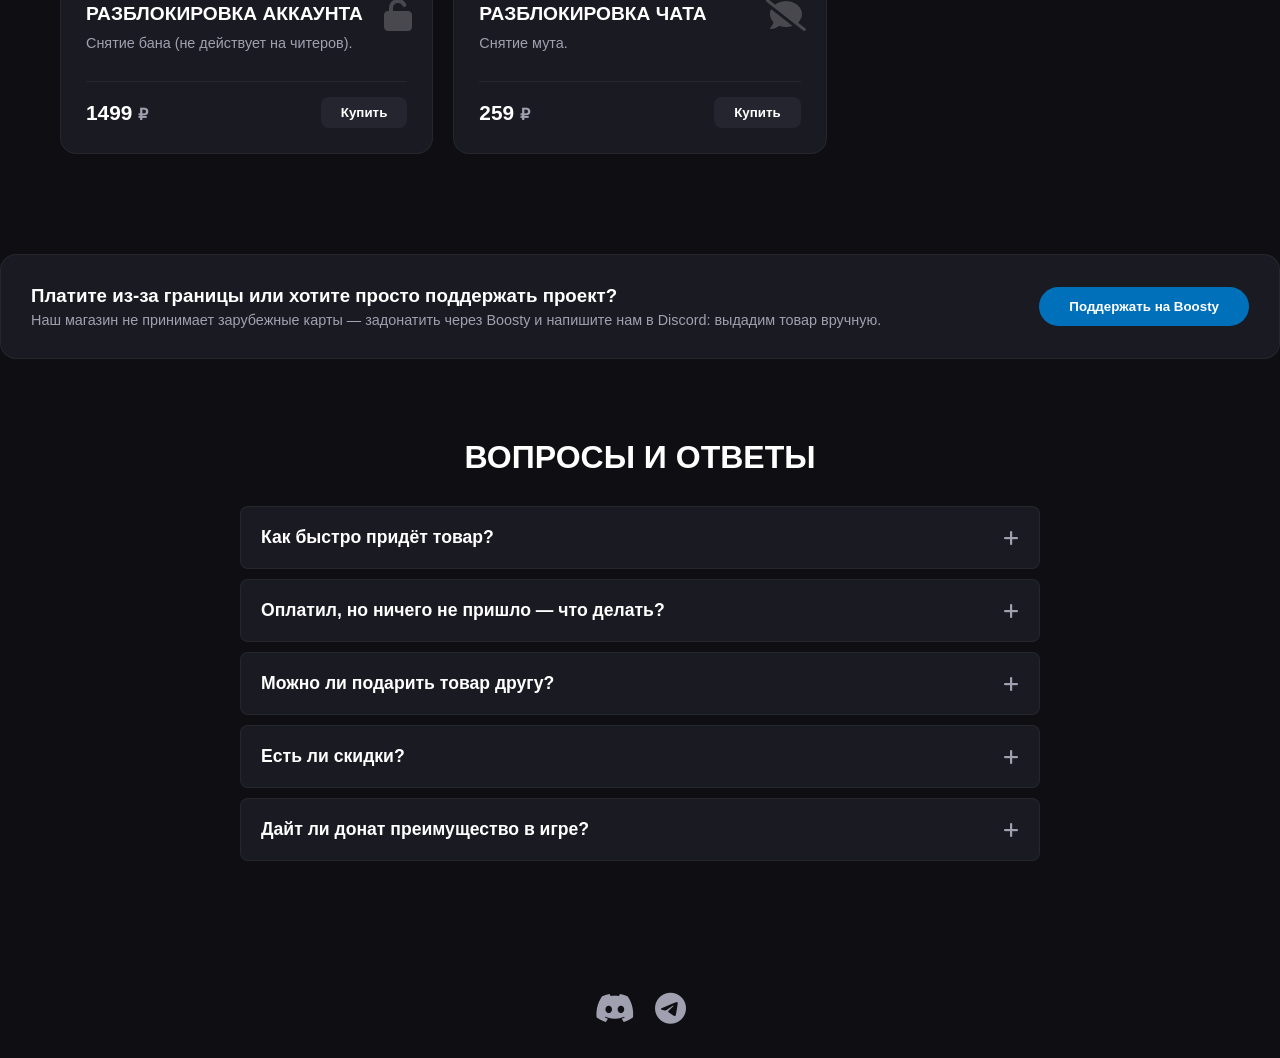
==== commit 31bb4e0b: "Update donate.html" ====
--- a/donate.html
+++ b/donate.html
@@ -75,12 +75,138 @@
         <!-- Контент вкладок -->
         
         <!-- Вкладка "Все" (показывает всё сразу) -->
+               <!-- Вкладка "Все" (показывает всё сразу) -->
         <div class="tab-content active" id="all">
             <div class="products-grid">
-                <!-- Здесь можно оставить копию всех товаров или просто скрыть эту вкладку, 
-                     но для удобства я оставлю пару товаров, а лучше сделаю редирект на другие вкладки -->
-                <p style="text-align:center; color: var(--text-muted); width: 100%;">Выберите категорию выше, чтобы увидеть товары.</p>
-            </div>
+                <!-- Подписки -->
+                <div class="product-card">
+                    <div class="product-icon"><i class="fas fa-crown" style="color: var(--accent-green);"></i></div>
+                    <h3>SC Plus</h3>
+                    <p class="desc">Ежемесячная подписка. 1 месяц.</p>
+                    <div class="product-bottom"><div class="price">159 <span>₽/мес</span></div><button class="btn-buy">Купить</button></div>
+                </div>
+                <div class="product-card">
+                    <div class="product-icon"><i class="fas fa-crown" style="color: var(--accent-green);"></i></div>
+                    <h3>SC Plus</h3>
+                    <p class="desc">Выгодная подписка на 2 месяца.</p>
+                    <div class="product-bottom"><div class="price">279 <span>₽</span></div><button class="btn-buy">Купить</button></div>
+                </div>
+                <div class="product-card">
+                    <div class="product-icon"><i class="fas fa-crown" style="color: var(--accent-green);"></i></div>
+                    <h3>SC Plus</h3>
+                    <p class="desc">Максимальная выгода. 3 месяца.</p>
+                    <div class="product-bottom"><div class="price">369 <span>₽</span></div><button class="btn-buy">Купить</button></div>
+                </div>
+                <div class="product-card">
+                    <div class="product-icon"><i class="fas fa-infinity" style="color: #ffd700;"></i></div>
+                    <h3>SC Plus Вечный</h3>
+                    <p class="desc">Подписка навсегда. Один платеж.</p>
+                    <div class="product-bottom"><div class="price">3 190 <span>₽</span></div><button class="btn-buy">Купить</button></div>
+                </div>
+
+                <!-- Кастомизация (Питомцы) -->
+                <div class="product-card">
+                    <div class="product-icon"><i class="fas fa-dog"></i></div>
+                    <h3>Волчонок</h3>
+                    <p class="desc">Милый питомец, который следует за вами.</p>
+                    <div class="product-bottom"><div class="price">459 <span>₽</span></div><button class="btn-buy">Купить</button></div>
+                </div>
+                <div class="product-card">
+                    <div class="product-icon"><i class="fas fa-shield-alt"></i></div>
+                    <h3>Броненосец</h3>
+                    <p class="desc">Надежный защитник.</p>
+                    <div class="product-bottom"><div class="price">599 <span>₽</span></div><button class="btn-buy">Купить</button></div>
+                </div>
+                <div class="product-card">
+                    <div class="product-icon"><i class="fas fa-frog"></i></div>
+                    <h3>Лягушка</h3>
+                    <p class="desc">Квакающий спутник.</p>
+                    <div class="product-bottom"><div class="price">699 <span>₽</span></div><button class="btn-buy">Купить</button></div>
+                </div>
+                <div class="product-card">
+                    <div class="product-icon"><i class="fas fa-spider"></i></div>
+                    <h3>Летучая мышь</h3>
+                    <p class="desc">Ночной спутник.</p>
+                    <div class="product-bottom"><div class="price">399 <span>₽</span></div><button class="btn-buy">Купить</button></div>
+                </div>
+                <div class="product-card">
+                    <div class="product-icon"><i class="fas fa-ghost" style="color: #8a2be2;"></i></div>
+                    <h3>Мини Варден</h3>
+                    <p class="desc">Грозный, но маленький.</p>
+                    <div class="product-bottom"><div class="price">1699 <span>₽</span></div><button class="btn-buy">Купить</button></div>
+                </div>
+
+                <!-- Косметика -->
+                <div class="product-card">
+                    <div class="product-icon"><i class="fas fa-magic" style="color: #ff00ff;"></i></div>
+                    <h3>Рандомные эффекты</h3>
+                    <p class="desc">Случайные визуальные эффекты вокруг персонажа.</p>
+                    <div class="product-bottom"><div class="price">899 <span>₽</span></div><button class="btn-buy">Купить</button></div>
+                </div>
+                <div class="product-card">
+                    <div class="product-icon"><i class="fas fa-smile" style="color: #ffb800;"></i></div>
+                    <h3>Смайлик кота</h3>
+                    <p class="desc">Кастомный смайлик в чате.</p>
+                    <div class="product-bottom"><div class="price">399 <span>₽</span></div><button class="btn-buy">Купить</button></div>
+                </div>
+                <div class="product-card">
+                    <div class="product-icon"><i class="fas fa-pizza-slice"></i></div>
+                    <h3>Смайлик пиццы</h3>
+                    <p class="desc">Пицца в чате.</p>
+                    <div class="product-bottom"><div class="price">299 <span>₽</span></div><button class="btn-buy">Купить</button></div>
+                </div>
+                <div class="product-card">
+                    <div class="product-icon"><i class="fas fa-star" style="color: #ffd700;"></i></div>
+                    <h3>Смайлик звезды</h3>
+                    <p class="desc">Сияющая звезда.</p>
+                    <div class="product-bottom"><div class="price">199 <span>₽</span></div><button class="btn-buy">Купить</button></div>
+                </div>
+                <div class="product-card">
+                    <div class="product-icon"><i class="fas fa-heart" style="color: #ff0000;"></i></div>
+                    <h3>Смайлик сердечка</h3>
+                    <p class="desc">Для самых милых.</p>
+                    <div class="product-bottom"><div class="price">99 <span>₽</span></div><button class="btn-buy">Купить</button></div>
+                </div>
+                <div class="product-card">
+                    <div class="product-icon"><i class="fas fa-skull"></i></div>
+                    <h3>Смайлик черепа</h3>
+                    <p class="desc">Символ смерти.</p>
+                    <div class="product-bottom"><div class="price">59 <span>₽</span></div><button class="btn-buy">Купить</button></div>
+                </div>
+                <div class="product-card">
+                    <div class="product-icon"><i class="fas fa-edit"></i></div>
+                    <h3>Кастомный смайлик</h3>
+                    <p class="desc">Загрузите свой смайлик.</p>
+                    <div class="product-bottom"><div class="price">699 <span>₽</span></div><button class="btn-buy">Купить</button></div>
+                </div>
+
+                <!-- Аккаунт -->
+                <div class="product-card">
+                    <div class="product-icon"><i class="fas fa-signature"></i></div>
+                    <h3>Кастомный никнейм</h3>
+                    <p class="desc">Любой никнейм с поддержкой цветов.</p>
+                    <div class="product-bottom"><div class="price">959 <span>₽</span></div><button class="btn-buy">Купить</button></div>
+                </div>
+                <div class="product-card">
+                    <div class="product-icon"><i class="fas fa-language"></i></div>
+                    <h3>Русский никнейм</h3>
+                    <p class="desc">Возможность использовать кириллицу.</p>
+                    <div class="product-bottom"><div class="price">479 <span>₽</span></div><button class="btn-buy">Купить</button></div>
+                </div>
+                <div class="product-card">
+                    <div class="product-icon"><i class="fas fa-unlock"></i></div>
+                    <h3>Разблокировка аккаунта</h3>
+                    <p class="desc">Снятие бана (не действует на читеров).</p>
+                    <div class="product-bottom"><div class="price">1499 <span>₽</span></div><button class="btn-buy">Купить</button></div>
+                </div>
+                <div class="product-card">
+                    <div class="product-icon"><i class="fas fa-comment-slash"></i></div>
+                    <h3>Разблокировка чата</h3>
+                    <p class="desc">Снятие мута.</p>
+                    <div class="product-bottom"><div class="price">259 <span>₽</span></div><button class="btn-buy">Купить</button></div>
+                </div>
+            </div>
+        </div>
         </div>
 
         <!-- Вкладка "Подписки" -->
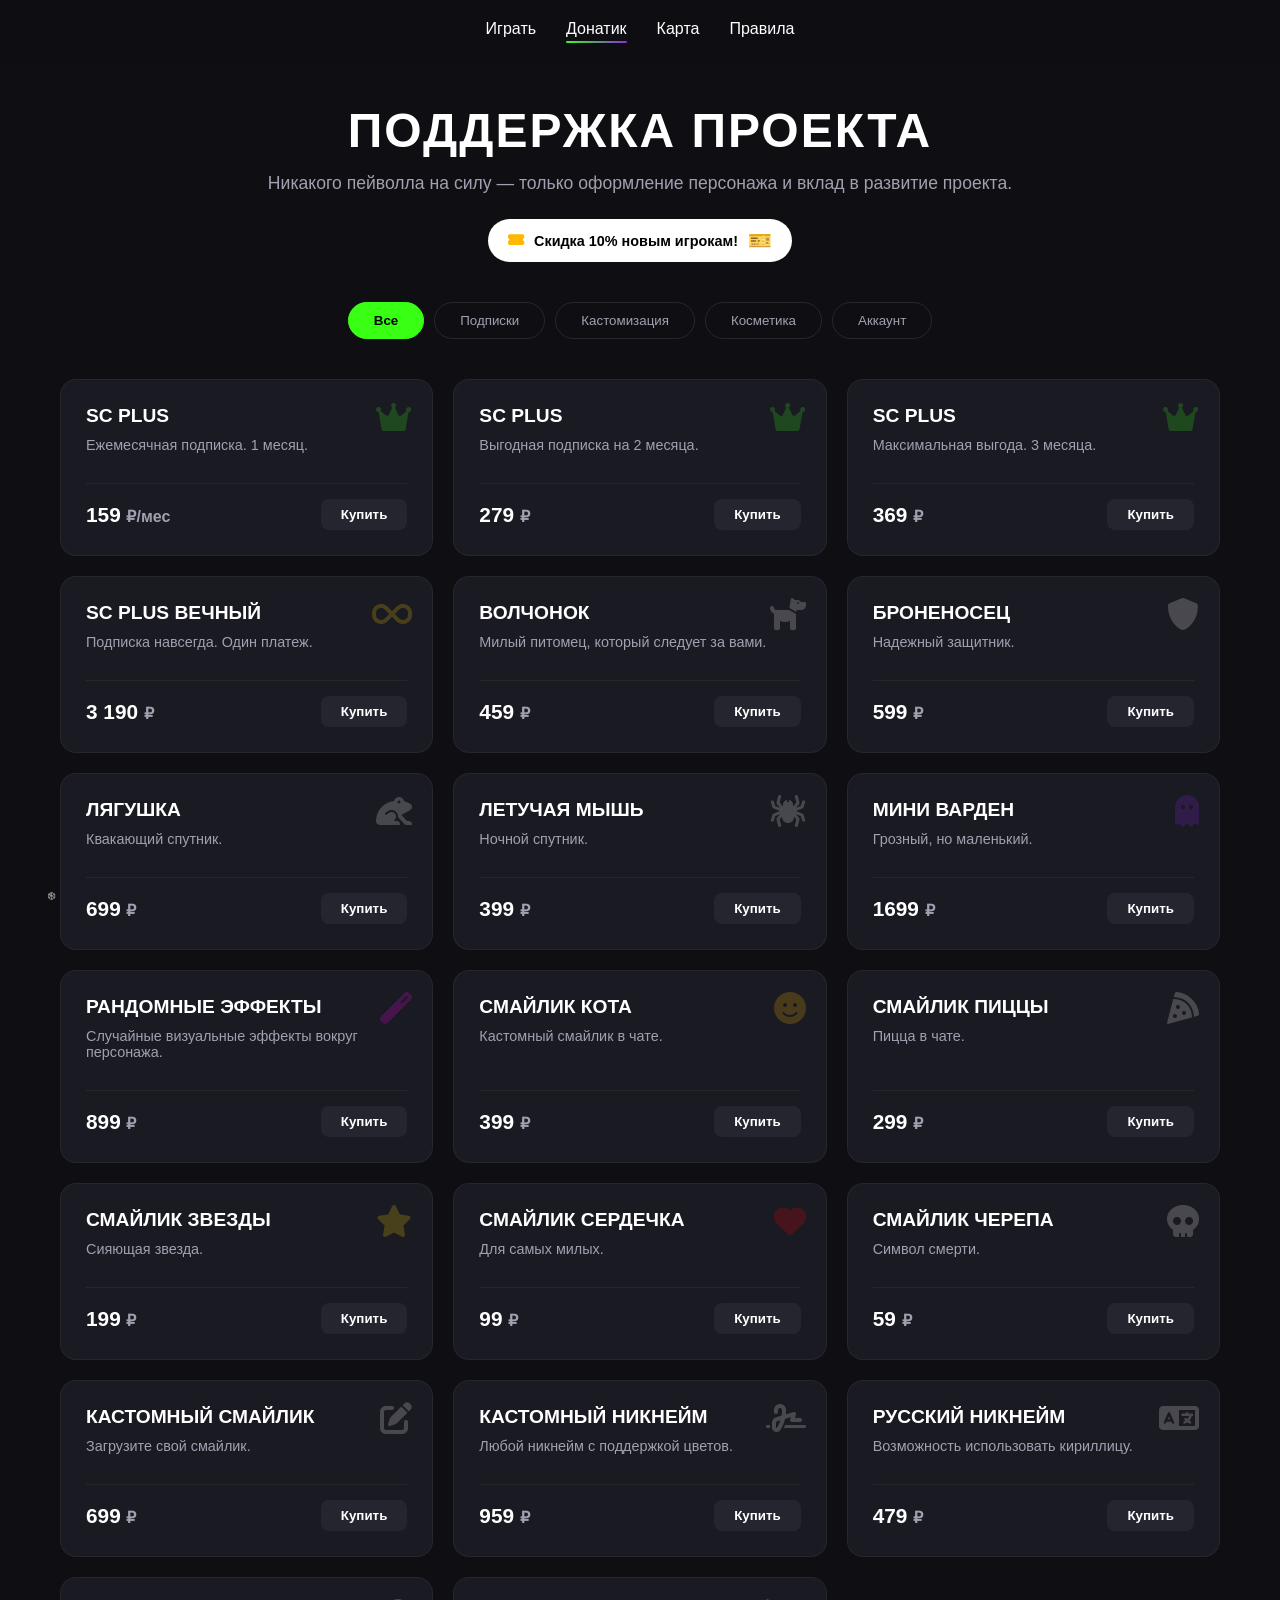
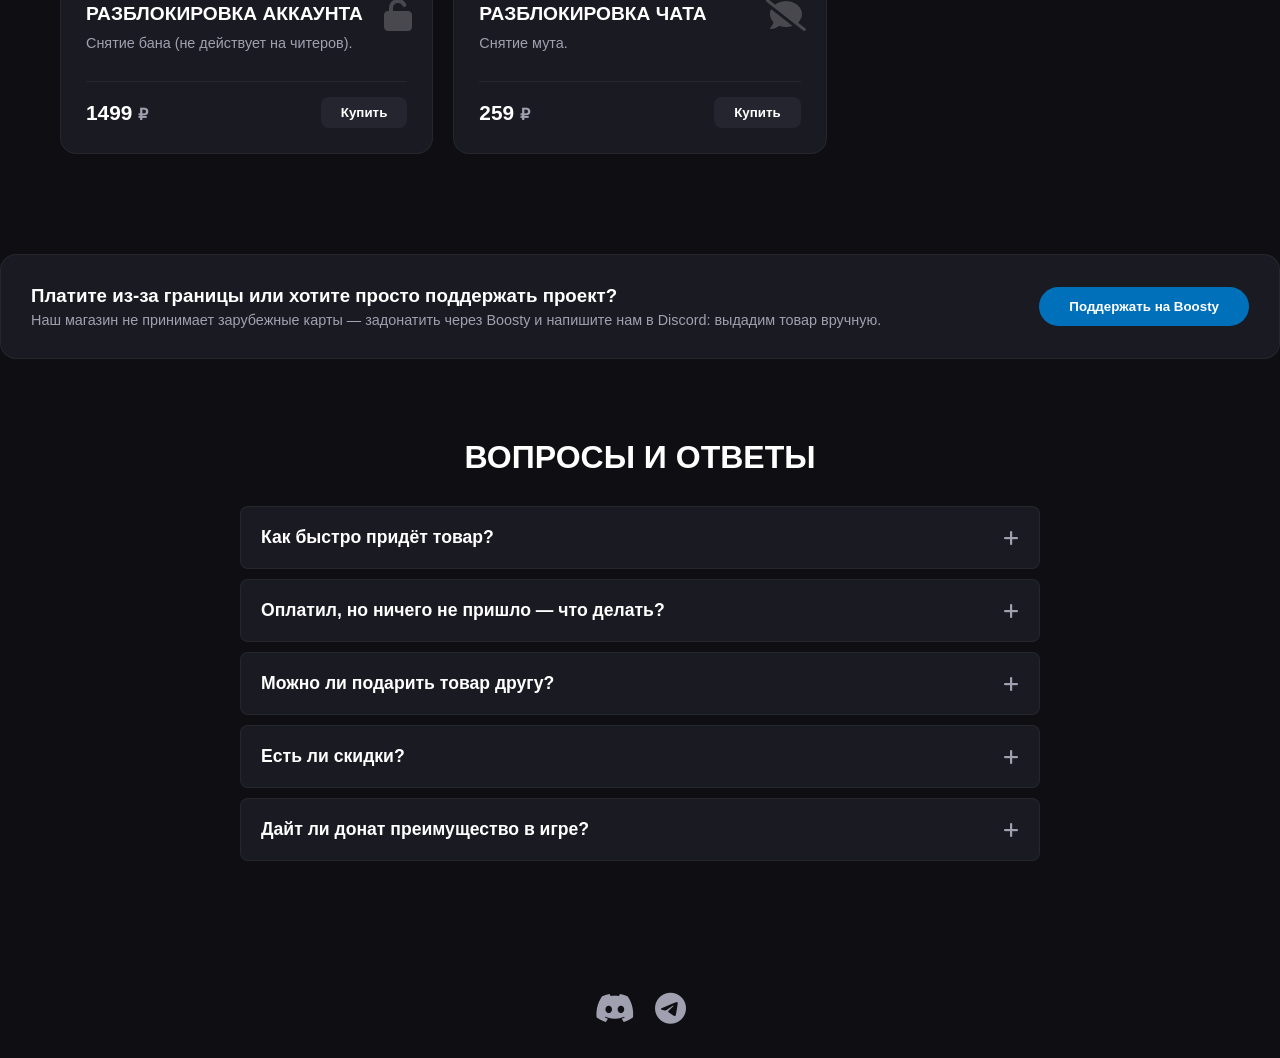
==== commit 9ccf527d: "Update donate.html" ====
--- a/donate.html
+++ b/donate.html
@@ -392,8 +392,8 @@
     </div>
 
     <footer>
-        <a href="#" title="Discord"><i class="fab fa-discord"></i></a>
-        <a href="#" title="Telegram"><i class="fab fa-telegram-plane"></i></a>
+        <a href="https://github.com/EstriperConor" target="_blank" title="Discord"><i class="fab fa-discord"></i></a>
+        <a href="https://github.com/EstriperConor" target="_blank" title="Telegram"><i class="fab fa-telegram-plane"></i></a>
     </footer>
 
     <script src="script.js"></script>
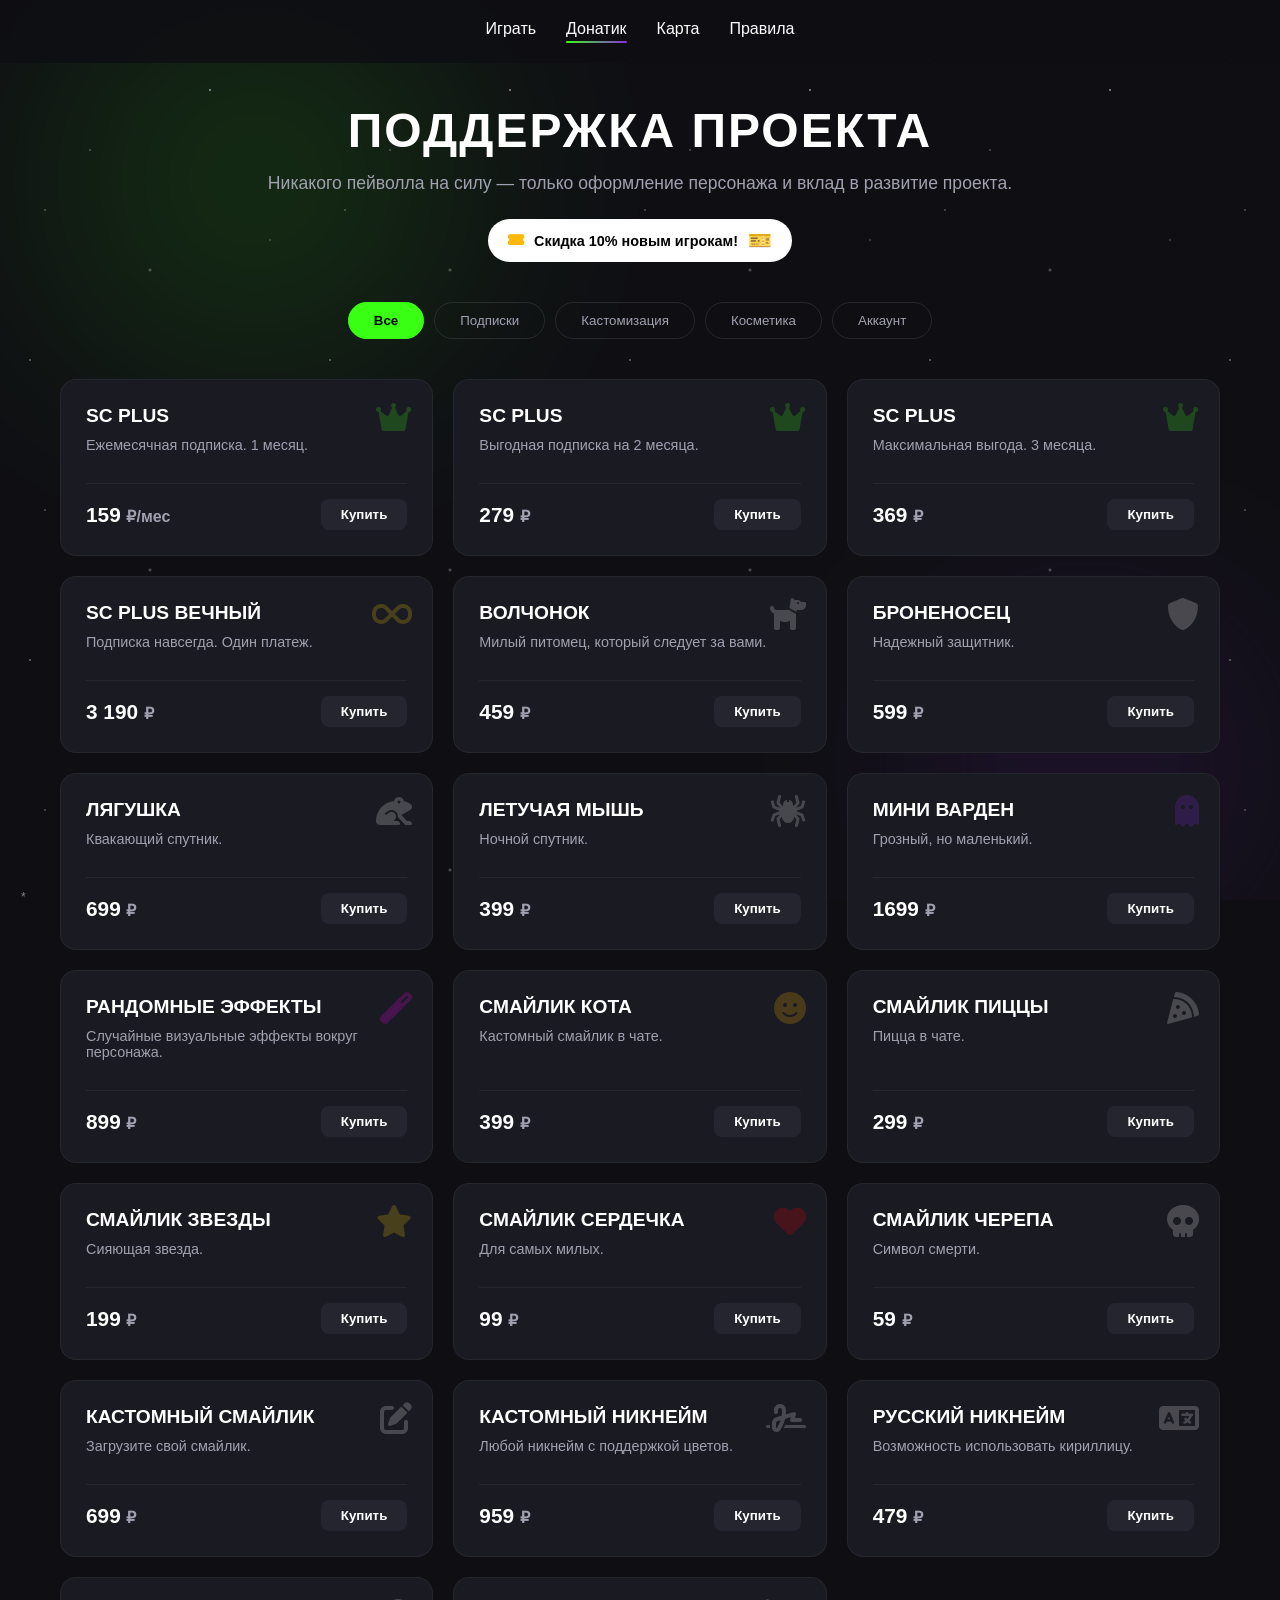
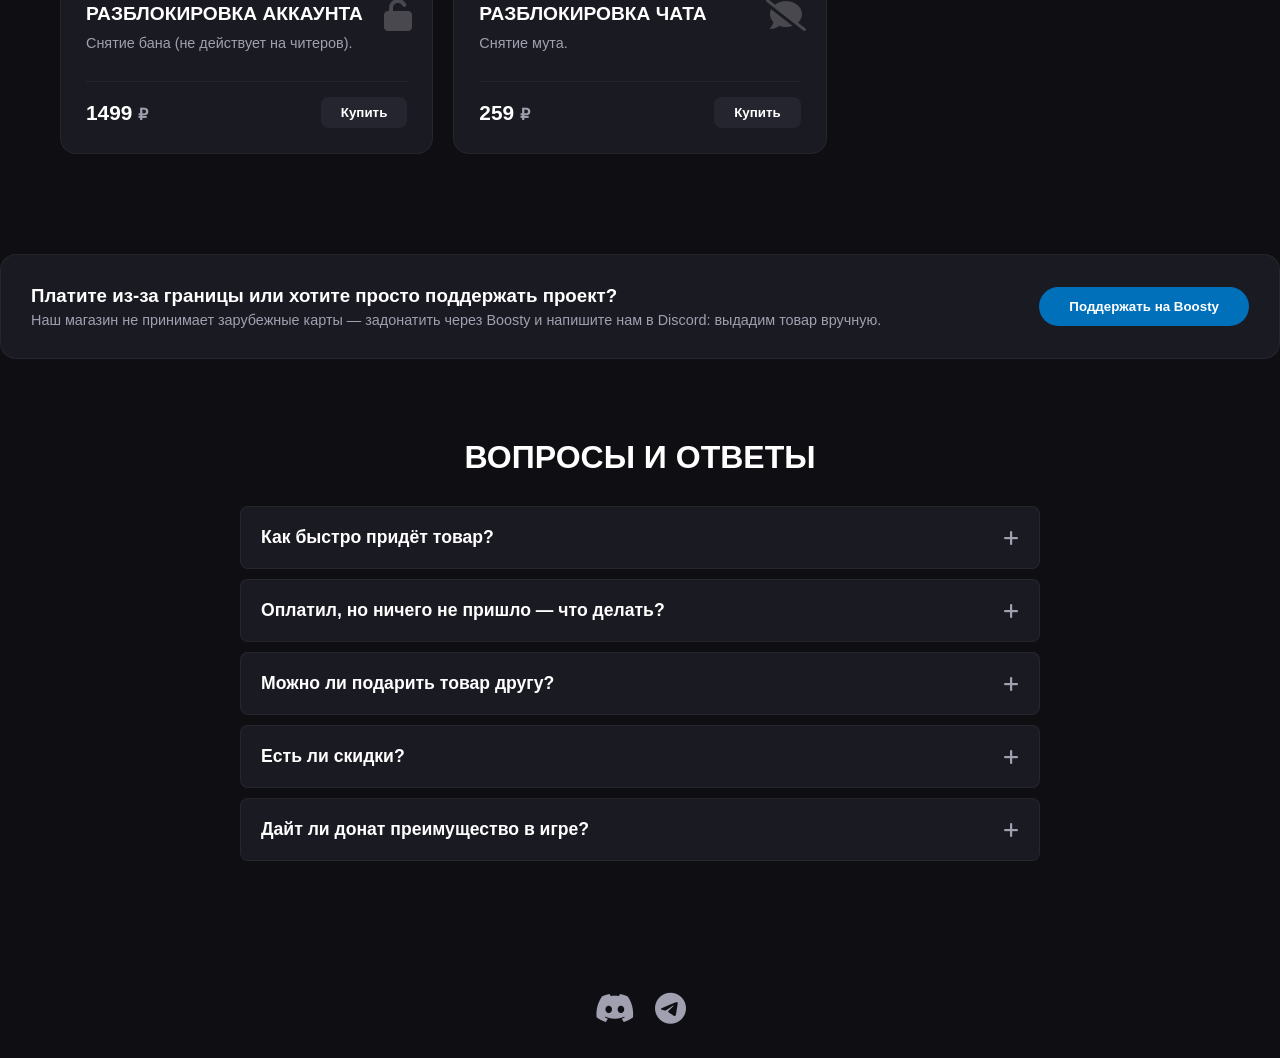
==== commit 3286f5ca: "Update donate.html" ====
--- a/donate.html
+++ b/donate.html
@@ -44,7 +44,12 @@
 </head>
 <body>
 
-    <div id="snow-container"></div>
+        <div id="snow-container"></div>
+    <div class="background-effects">
+        <div class="aurora aurora-1"></div>
+        <div class="aurora aurora-2"></div>
+        <div class="stars"></div>
+    </div>
 
     <nav>
         <a href="index.html">Играть</a>
--- a/style.css
+++ b/style.css
@@ -478,3 +478,246 @@
     line-height: 1.6;
     margin: 0;
 }
+/* --- НОВЫЕ СТИЛИ ДЛЯ ГЛАВНОЙ СТРАНИЦЫ --- */
+
+/* Блок статуса сервера */
+.status-section {
+    width: 100%;
+    max-width: 900px;
+    margin: 60px auto;
+}
+
+.status-card {
+    background-color: var(--card-bg);
+    border: 1px solid rgba(255, 255, 255, 0.05);
+    border-radius: 16px;
+    padding: 30px;
+    display: flex;
+    justify-content: space-between;
+    align-items: center;
+    flex-wrap: wrap;
+    gap: 20px;
+    box-shadow: 0 10px 30px rgba(0, 0, 0, 0.2);
+}
+
+.status-info h2 {
+    font-size: 1.5rem;
+    margin-bottom: 5px;
+    color: var(--text-main);
+    display: flex;
+    align-items: center;
+    gap: 10px;
+}
+
+.status-info h2 i {
+    color: var(--accent-green);
+}
+
+.status-info p {
+    color: var(--text-muted);
+    font-size: 0.9rem;
+}
+
+.status-data {
+    display: flex;
+    gap: 30px;
+}
+
+.status-item {
+    display: flex;
+    flex-direction: column;
+    align-items: center;
+}
+
+.status-label {
+    font-size: 0.8rem;
+    color: var(--text-muted);
+    text-transform: uppercase;
+    letter-spacing: 1px;
+    margin-bottom: 5px;
+}
+
+.status-value {
+    font-size: 1.2rem;
+    font-weight: bold;
+    color: var(--text-main);
+}
+
+.status-value.online {
+    color: var(--accent-green);
+}
+
+.ip-copy {
+    cursor: pointer;
+    transition: color 0.3s;
+}
+
+.ip-copy:hover {
+    color: var(--accent-purple);
+}
+
+/* Блок новостей */
+.news-section {
+    width: 100%;
+    max-width: 1200px;
+    margin: 40px auto 80px;
+    text-align: center;
+}
+
+.news-section h2 {
+    font-size: 2rem;
+    margin-bottom: 40px;
+}
+
+.news-grid {
+    display: grid;
+    grid-template-columns: repeat(auto-fit, minmax(300px, 1fr));
+    gap: 20px;
+}
+
+.news-card {
+    background-color: var(--card-bg);
+    border: 1px solid rgba(255, 255, 255, 0.05);
+    border-radius: 12px;
+    padding: 25px;
+    text-align: left;
+    transition: transform 0.3s, border-color 0.3s;
+    display: flex;
+    flex-direction: column;
+}
+
+.news-card:hover {
+    transform: translateY(-5px);
+    border-color: var(--accent-green);
+}
+
+.news-date {
+    font-size: 0.8rem;
+    color: var(--accent-purple);
+    font-weight: bold;
+    margin-bottom: 10px;
+    text-transform: uppercase;
+}
+
+.news-card h3 {
+    font-size: 1.2rem;
+    margin-bottom: 10px;
+    color: var(--text-main);
+}
+
+.news-card p {
+    color: var(--text-muted);
+    font-size: 0.9rem;
+    line-height: 1.5;
+    flex-grow: 1;
+    margin-bottom: 20px;
+}
+
+.read-more {
+    color: var(--accent-green);
+    text-decoration: none;
+    font-weight: 600;
+    font-size: 0.9rem;
+    display: inline-flex;
+    align-items: center;
+    gap: 5px;
+    transition: gap 0.3s;
+}
+
+.read-more:hover {
+    gap: 10px;
+    color: var(--accent-purple);
+}
+
+.container > section, .container > header {
+    animation: fadeInUp 0.8s ease-out forwards;
+    opacity: 0;
+    transform: translateY(20px);
+}
+
+@keyframes fadeInUp {
+    to {
+        opacity: 1;
+        transform: translateY(0);
+    }
+}
+/* --- Фоновые эффекты (Авроро и звезды) --- */
+
+.background-effects {
+    position: fixed;
+    top: 0;
+    left: 0;
+    width: 100%;
+    height: 100%;
+    z-index: -1; /* Позади всего контента */
+    overflow: hidden;
+    pointer-events: none; /* Чтобы не мешать кликам */
+    background-color: var(--bg-color); /* Базовый фон */
+}
+
+/* Северное сияние */
+.aurora {
+    position: absolute;
+    border-radius: 50%;
+    filter: blur(80px); /* Сильное размытие для эффекта свечения */
+    opacity: 0.15; /* Делаем полупрозрачным, чтобы не мешало читать */
+    animation: auroraMove 20s infinite alternate ease-in-out;
+}
+
+.aurora-1 {
+    width: 60vw;
+    height: 60vh;
+    top: -10%;
+    left: -10%;
+    background: radial-gradient(circle, var(--accent-green) 0%, transparent 70%);
+    animation-duration: 25s;
+}
+
+.aurora-2 {
+    width: 50vw;
+    height: 50vh;
+    bottom: -10%;
+    right: -10%;
+    background: radial-gradient(circle, var(--accent-purple) 0%, transparent 70%);
+    animation-duration: 30s;
+    animation-delay: -5s; /* Сдвигаем анимацию */
+}
+
+/* Ключевые кадры для движения сияния */
+@keyframes auroraMove {
+    0% {
+        transform: translate(0, 0) scale(1);
+    }
+    50% {
+        transform: translate(10vw, 5vh) scale(1.1);
+    }
+    100% {
+        transform: translate(-5vw, 10vh) scale(0.9);
+    }
+}
+
+/* Мерцающие звезды (создаются через box-shadow) */
+.stars {
+    position: absolute;
+    top: 0;
+    left: 0;
+    width: 100%;
+    height: 100%;
+    background-image: 
+        radial-gradient(1px 1px at 10% 20%, rgba(255,255,255,0.8) 50%, transparent 100%),
+        radial-gradient(1px 1px at 30% 50%, rgba(255,255,255,0.6) 50%, transparent 100%),
+        radial-gradient(1.5px 1.5px at 70% 30%, rgba(255,255,255,0.7) 50%, transparent 100%),
+        radial-gradient(1px 1px at 90% 80%, rgba(255,255,255,0.5) 50%, transparent 100%),
+        radial-gradient(2px 2px at 50% 90%, rgba(255,255,255,0.4) 50%, transparent 100%),
+        radial-gradient(1px 1px at 15% 70%, rgba(255,255,255,0.6) 50%, transparent 100%);
+    background-repeat: repeat;
+    background-size: 300px 300px; /* Размер плитки со звездами */
+    animation: twinkle 4s infinite alternate;
+    opacity: 0.6;
+}
+
+/* Анимация мерцания */
+@keyframes twinkle {
+    0% { opacity: 0.3; }
+    100% { opacity: 0.7; }
+}
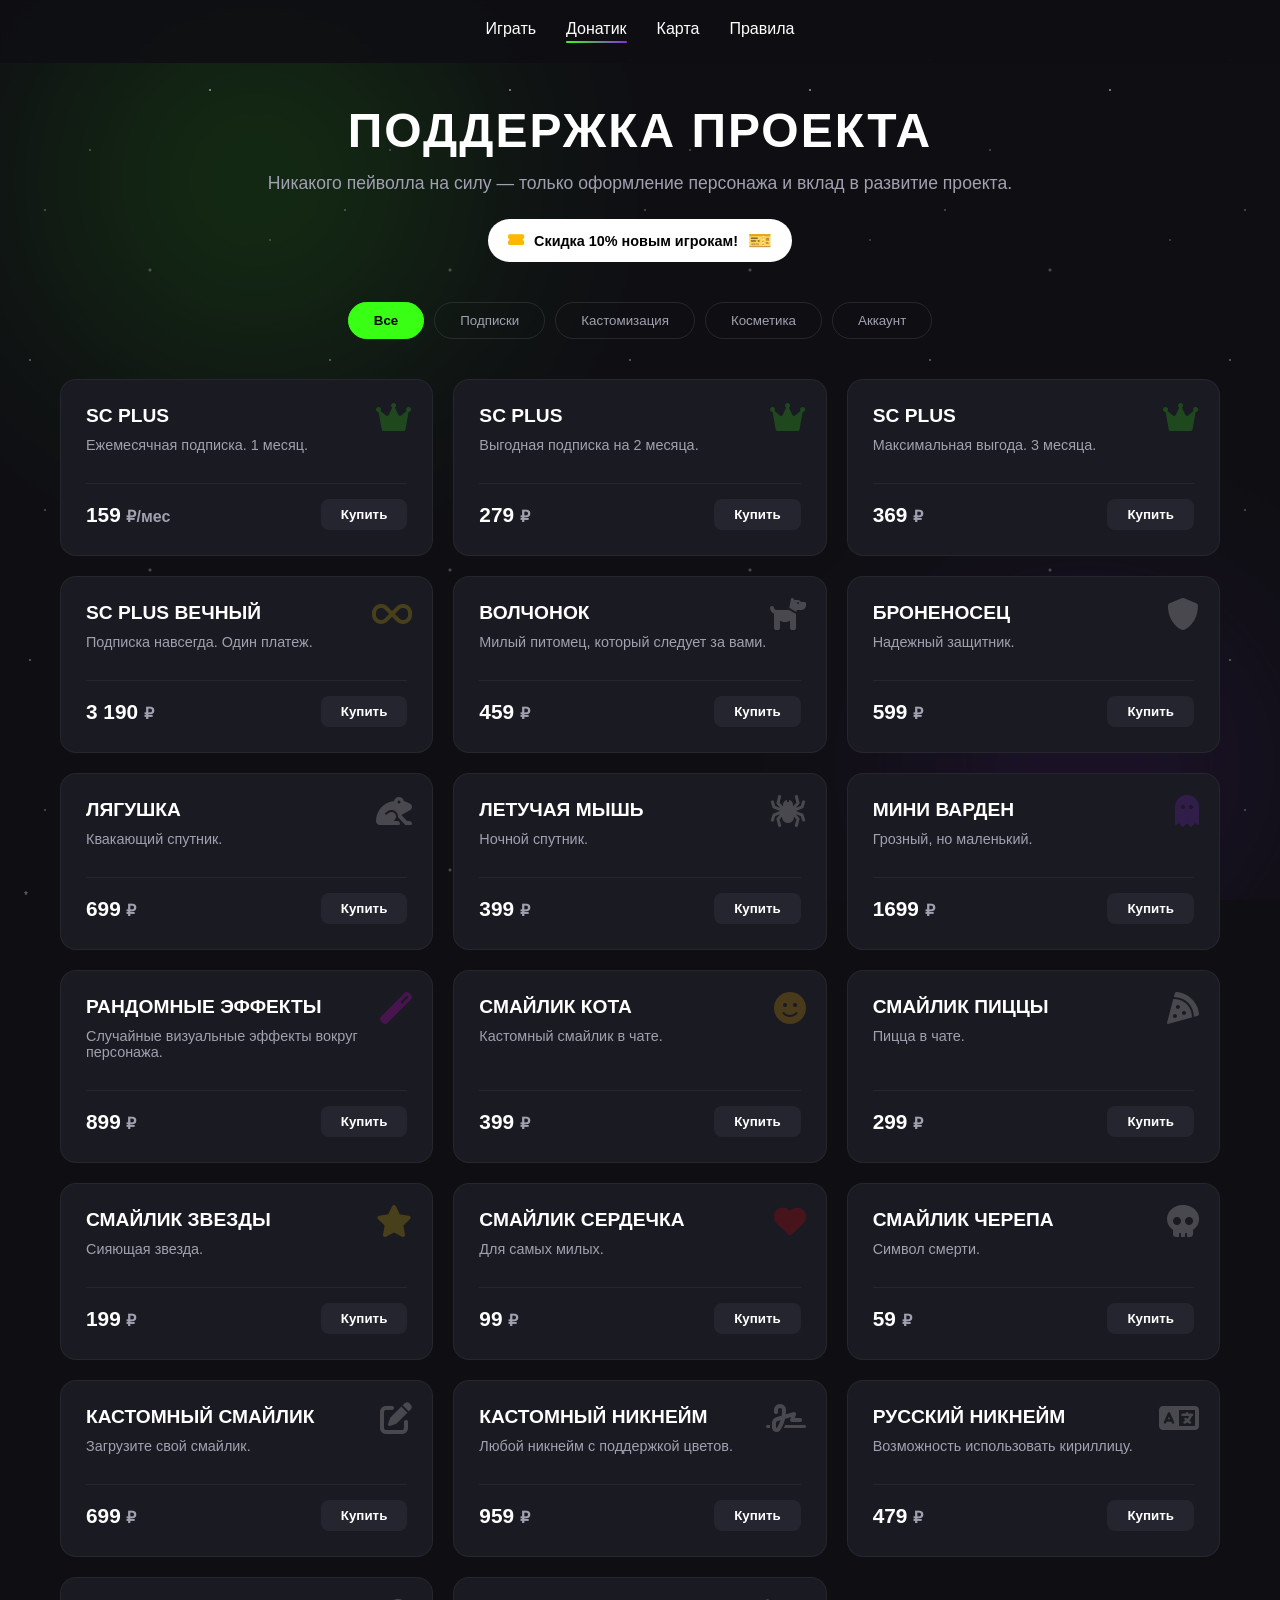
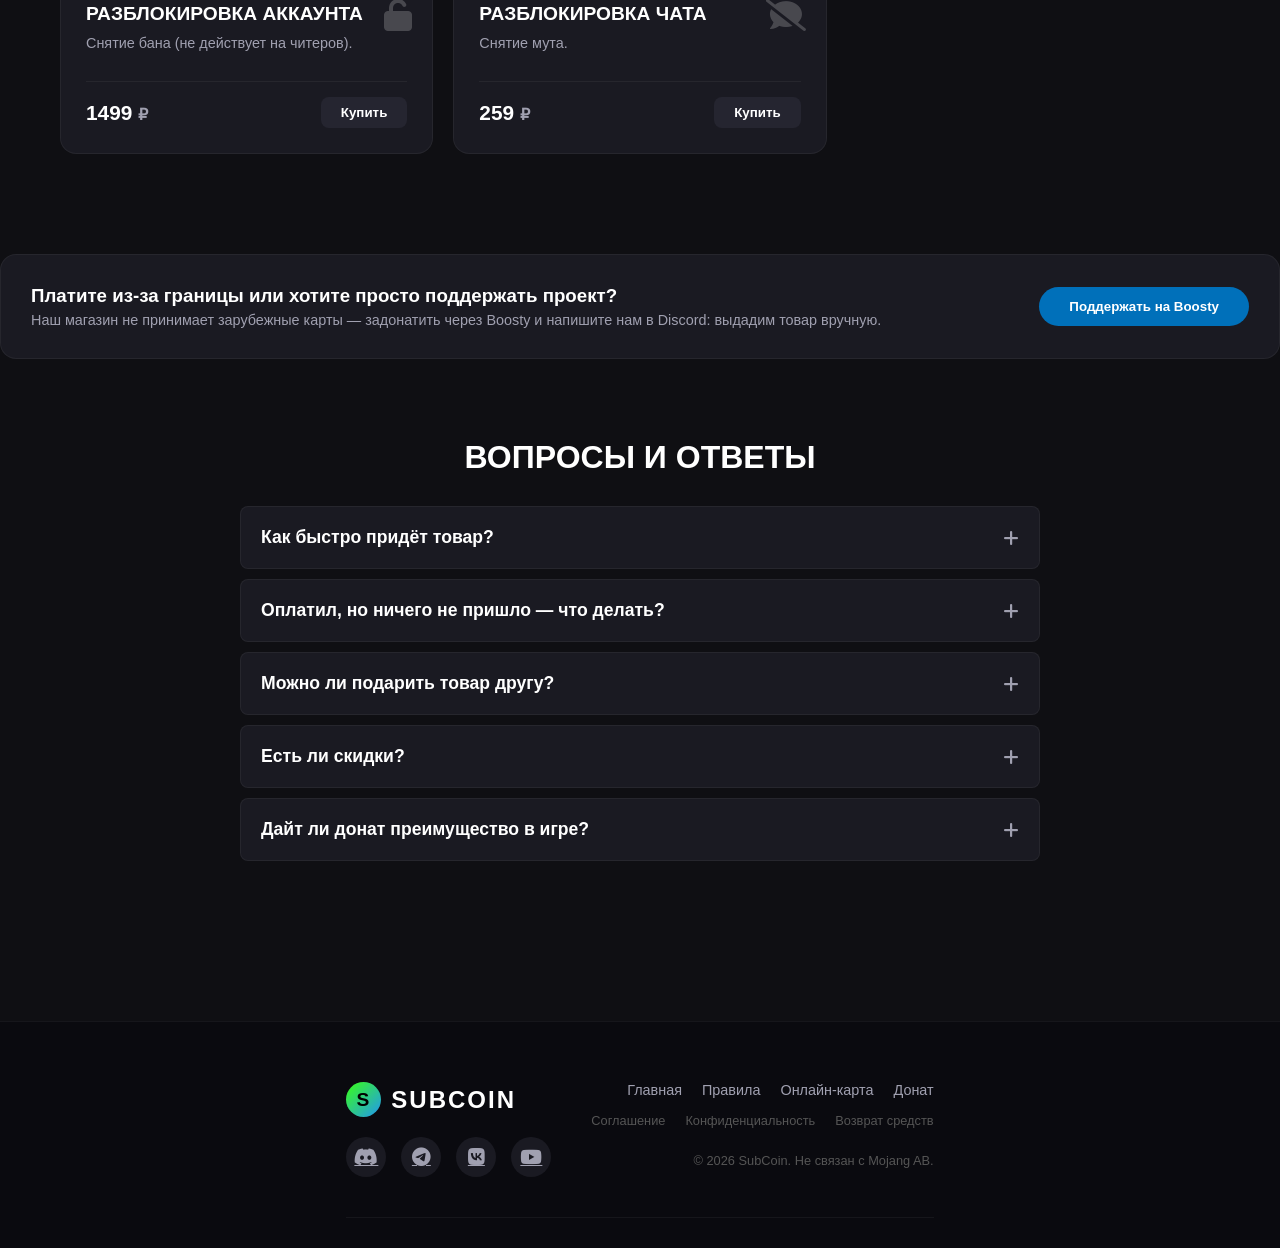
==== commit 5a453e3c: "Update donate.html" ====
--- a/donate.html
+++ b/donate.html
@@ -396,9 +396,41 @@
 
     </div>
 
-    <footer>
-        <a href="https://github.com/EstriperConor" target="_blank" title="Discord"><i class="fab fa-discord"></i></a>
-        <a href="https://github.com/EstriperConor" target="_blank" title="Telegram"><i class="fab fa-telegram-plane"></i></a>
+    <!-- Подвал сайта -->
+    <footer class="site-footer">
+        <div class="footer-top">
+            <!-- Левая часть: Логотип и соцсети -->
+            <div class="footer-left">
+                <div class="footer-logo">
+                    <div class="logo-icon">S</div>
+                    <span>SUBCOIN</span>
+                </div>
+                <div class="footer-socials">
+                    <a href="https://github.com/EstriperConor" target="_blank" title="Discord"><i class="fab fa-discord"></i></a>
+                    <a href="https://github.com/EstriperConor" target="_blank" title="Telegram"><i class="fab fa-telegram-plane"></i></a>
+                    <a href="https://github.com/EstriperConor" target="_blank" title="VK"><i class="fab fa-vk"></i></a>
+                    <a href="https://github.com/EstriperConor" target="_blank" title="YouTube"><i class="fab fa-youtube"></i></a>
+                </div>
+            </div>
+
+            <!-- Правая часть: Ссылки и копирайт -->
+            <div class="footer-right">
+                <div class="footer-nav">
+                    <a href="index.html">Главная</a>
+                    <a href="rules.html">Правила</a>
+                    <a href="map.html">Онлайн-карта</a>
+                    <a href="donate.html">Донат</a>
+                </div>
+                <div class="footer-legal">
+                    <a href="#">Соглашение</a>
+                    <a href="#">Конфиденциальность</a>
+                    <a href="#">Возврат средств</a>
+                </div>
+                <div class="footer-copyright">
+                    © 2026 SubCoin. Не связан с Mojang AB.
+                </div>
+            </div>
+        </div>
     </footer>
 
     <script src="script.js"></script>
--- a/style.css
+++ b/style.css
@@ -721,3 +721,129 @@
     0% { opacity: 0.3; }
     100% { opacity: 0.7; }
 }
+/* --- Подвал сайта (Footer) --- */
+.site-footer {
+    background-color: #0a0a0f; /* Чуть темнее основного фона */
+    border-top: 1px solid rgba(255, 255, 255, 0.05);
+    padding: 60px 20px 30px;
+    margin-top: 60px;
+    position: relative;
+    z-index: 10; /* Поверх снега и фона */
+}
+
+.footer-top {
+    max-width: 1200px;
+    margin: 0 auto;
+    display: flex;
+    justify-content: space-between;
+    align-items: flex-start;
+    flex-wrap: wrap;
+    gap: 40px;
+    padding-bottom: 40px;
+    border-bottom: 1px solid rgba(255, 255, 255, 0.05);
+}
+
+/* Левая часть */
+.footer-left {
+    display: flex;
+    flex-direction: column;
+    gap: 20px;
+}
+
+.footer-logo {
+    display: flex;
+    align-items: center;
+    gap: 10px;
+    font-size: 1.5rem;
+    font-weight: 900;
+    color: var(--text-main);
+    letter-spacing: 2px;
+}
+
+.logo-icon {
+    width: 35px;
+    height: 35px;
+    background: linear-gradient(135deg, var(--accent-green), #2196f3); /* Немного изменил градиент для лого */
+    border-radius: 50%;
+    display: flex;
+    align-items: center;
+    justify-content: center;
+    color: #000;
+    font-weight: bold;
+    font-size: 1.2rem;
+}
+
+.footer-socials {
+    display: flex;
+    gap: 15px;
+}
+
+.footer-socials a {
+    color: var(--text-muted);
+    font-size: 1.2rem;
+    width: 40px;
+    height: 40px;
+    background-color: #1a1a22;
+    border-radius: 50%;
+    display: flex;
+    align-items: center;
+    justify-content: center;
+    transition: all 0.3s;
+}
+
+.footer-socials a:hover {
+    color: #fff;
+    background-color: var(--accent-purple);
+    transform: translateY(-3px);
+}
+
+/* Правая часть */
+.footer-right {
+    display: flex;
+    flex-direction: column;
+    align-items: flex-end;
+    gap: 15px;
+}
+
+.footer-nav, .footer-legal {
+    display: flex;
+    gap: 20px;
+}
+
+.footer-nav a, .footer-legal a {
+    color: var(--text-muted);
+    text-decoration: none;
+    font-size: 0.9rem;
+    transition: color 0.3s;
+}
+
+.footer-nav a:hover, .footer-legal a:hover {
+    color: var(--accent-green);
+}
+
+.footer-legal a {
+    font-size: 0.8rem;
+    color: #555;
+}
+
+.footer-copyright {
+    color: #555;
+    font-size: 0.8rem;
+    margin-top: 10px;
+}
+
+/* Адаптация для мобильных */
+@media (max-width: 768px) {
+    .footer-top {
+        flex-direction: column;
+        align-items: center;
+        text-align: center;
+    }
+    .footer-right {
+        align-items: center;
+    }
+    .footer-nav, .footer-legal {
+        flex-wrap: wrap;
+        justify-content: center;
+    }
+}
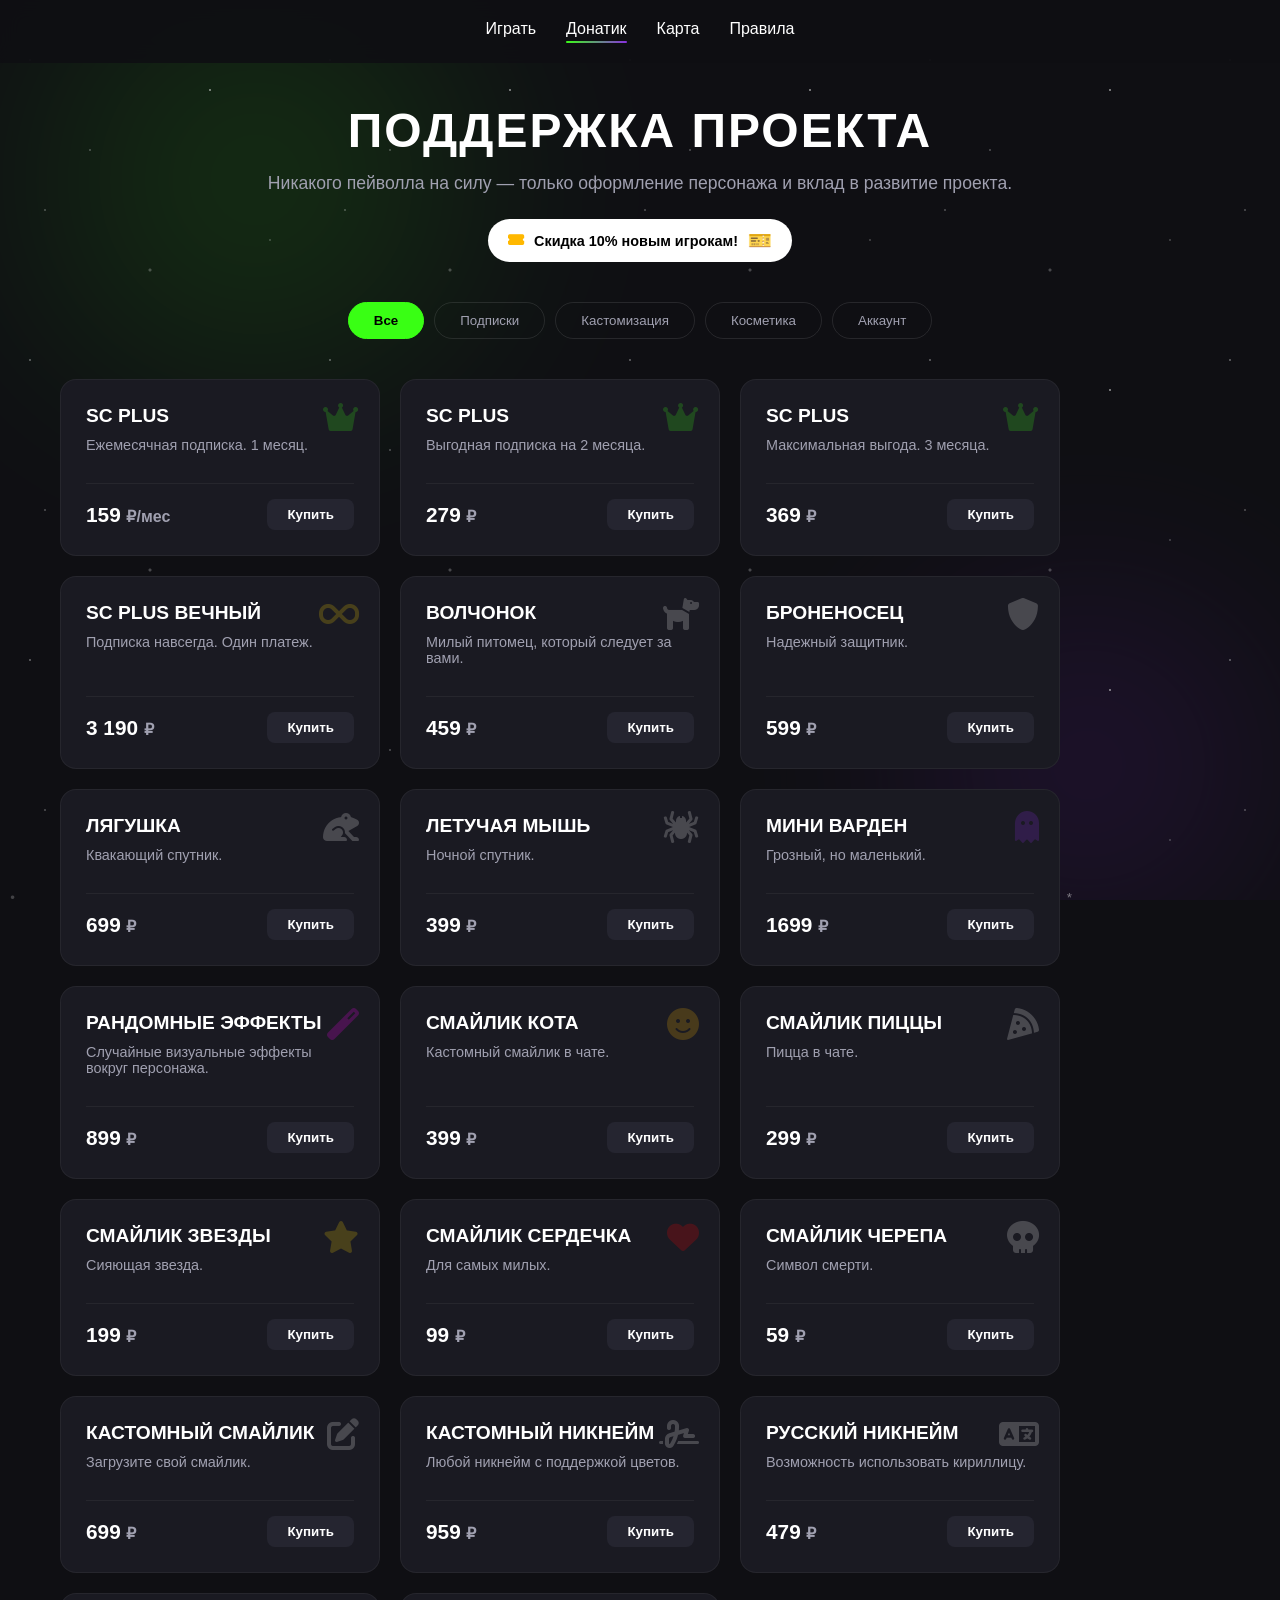
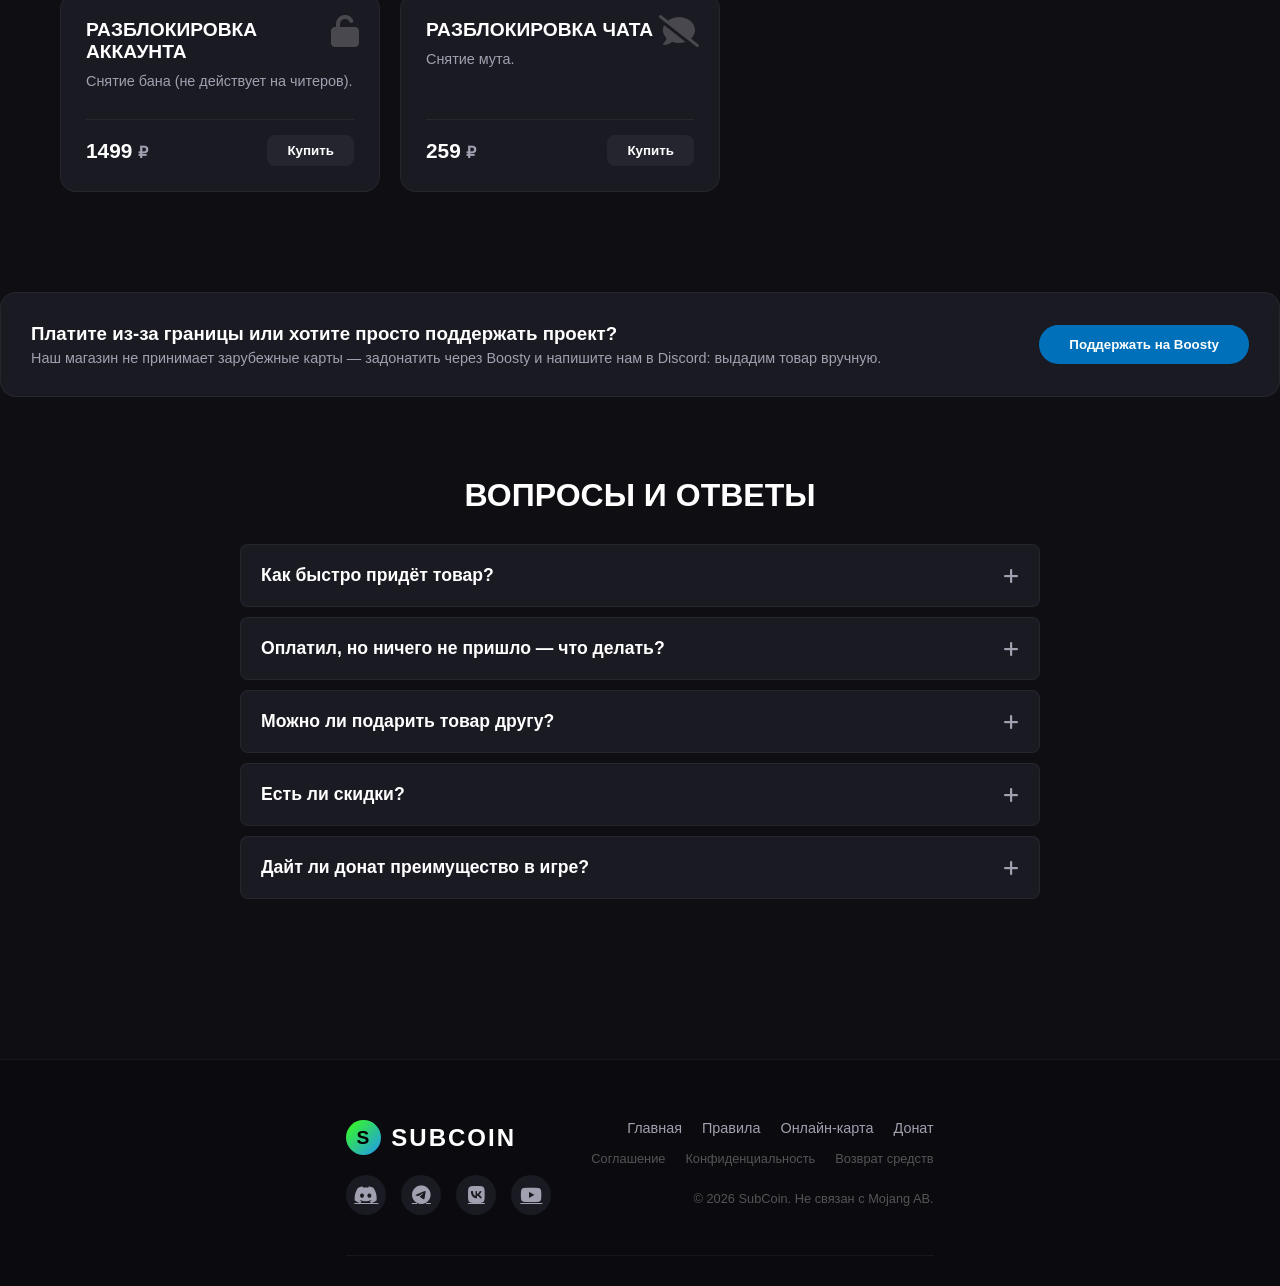
==== commit 2a3295ae: "Update donate.html" ====
--- a/donate.html
+++ b/donate.html
@@ -7,7 +7,6 @@
     <link rel="stylesheet" href="style.css">
     <link rel="stylesheet" href="https://cdnjs.cloudflare.com/ajax/libs/font-awesome/6.0.0/css/all.min.css">
     <style>
-        /* ... (ваши существующие стили для шапки, вкладок, карточек и т.д. остаются без изменений) ... */
         .donate-header { text-align: center; margin-bottom: 40px; width: 100%; }
         .donate-header h1 { font-size: 3rem; font-weight: 900; text-transform: uppercase; letter-spacing: 2px; color: var(--text-main); margin-bottom: 15px; }
         .donate-header p { color: var(--text-muted); font-size: 1.1rem; margin-bottom: 25px; }
@@ -18,7 +17,15 @@
         .tab-btn { background-color: transparent; border: 1px solid rgba(255, 255, 255, 0.1); color: var(--text-muted); padding: 10px 25px; border-radius: 30px; cursor: pointer; font-weight: 500; transition: all 0.3s; }
         .tab-btn:hover { border-color: var(--accent-green); color: var(--text-main); }
         .tab-btn.active { background-color: var(--accent-green); color: #000; border-color: var(--accent-green); font-weight: 700; }
-        .products-grid { display: grid; grid-template-columns: repeat(auto-fit, minmax(280px, 1fr)); gap: 20px; margin-bottom: 60px; width: 100%; }
+        .products-grid {
+            display: grid;
+            grid-template-columns: repeat(auto-fit, minmax(280px, 1fr));
+            gap: 20px;
+            margin-bottom: 60px;
+            width: 100%;
+            max-width: 1000px;
+            justify-content: center;
+        }
         .product-card { background-color: var(--card-bg); border: 1px solid rgba(255, 255, 255, 0.05); border-radius: 16px; padding: 25px; display: flex; flex-direction: column; justify-content: space-between; transition: border-color 0.3s, transform 0.3s; position: relative; overflow: hidden; }
         .product-card:hover { border-color: var(--accent-purple); transform: translateY(-5px); }
         .product-card h3 { font-size: 1.2rem; margin-bottom: 10px; text-transform: uppercase; color: var(--text-main); }
@@ -77,13 +84,8 @@
             <button class="tab-btn" data-target="account">Аккаунт</button>
         </div>
 
-        <!-- Контент вкладок -->
-        
-        <!-- Вкладка "Все" (показывает всё сразу) -->
-               <!-- Вкладка "Все" (показывает всё сразу) -->
         <div class="tab-content active" id="all">
             <div class="products-grid">
-                <!-- Подписки -->
                 <div class="product-card">
                     <div class="product-icon"><i class="fas fa-crown" style="color: var(--accent-green);"></i></div>
                     <h3>SC Plus</h3>
@@ -109,7 +111,6 @@
                     <div class="product-bottom"><div class="price">3 190 <span>₽</span></div><button class="btn-buy">Купить</button></div>
                 </div>
 
-                <!-- Кастомизация (Питомцы) -->
                 <div class="product-card">
                     <div class="product-icon"><i class="fas fa-dog"></i></div>
                     <h3>Волчонок</h3>
@@ -141,7 +142,6 @@
                     <div class="product-bottom"><div class="price">1699 <span>₽</span></div><button class="btn-buy">Купить</button></div>
                 </div>
 
-                <!-- Косметика -->
                 <div class="product-card">
                     <div class="product-icon"><i class="fas fa-magic" style="color: #ff00ff;"></i></div>
                     <h3>Рандомные эффекты</h3>
@@ -185,7 +185,6 @@
                     <div class="product-bottom"><div class="price">699 <span>₽</span></div><button class="btn-buy">Купить</button></div>
                 </div>
 
-                <!-- Аккаунт -->
                 <div class="product-card">
                     <div class="product-icon"><i class="fas fa-signature"></i></div>
                     <h3>Кастомный никнейм</h3>
@@ -213,8 +212,7 @@
             </div>
         </div>
         </div>
-
-        <!-- Вкладка "Подписки" -->
+    
         <div class="tab-content" id="passes">
             <div class="products-grid">
                 <div class="product-card">
@@ -244,7 +242,6 @@
             </div>
         </div>
 
-        <!-- Вкладка "Кастомизация" (Питомцы) -->
         <div class="tab-content" id="custom">
             <div class="products-grid">
                 <div class="product-card">
@@ -280,7 +277,6 @@
             </div>
         </div>
 
-        <!-- Вкладка "Косметика" -->
         <div class="tab-content" id="cosmetics">
             <div class="products-grid">
                 <div class="product-card">
@@ -328,7 +324,6 @@
             </div>
         </div>
 
-        <!-- Вкладка "Аккаунт" -->
         <div class="tab-content" id="account">
             <div class="products-grid">
                 <div class="product-card">
@@ -358,7 +353,6 @@
             </div>
         </div>
 
-        <!-- Блок поддержки -->
         <div class="support-block">
             <div class="support-text">
                 <h3>Платите из-за границы или хотите просто поддержать проект?</h3>
@@ -367,7 +361,6 @@
             <button class="btn-support">Поддержать на Boosty</button>
         </div>
 
-        <!-- FAQ -->
         <section class="faq-section">
             <h2>Вопросы и ответы</h2>
             <div class="accordion">
@@ -396,10 +389,8 @@
 
     </div>
 
-    <!-- Подвал сайта -->
     <footer class="site-footer">
         <div class="footer-top">
-            <!-- Левая часть: Логотип и соцсети -->
             <div class="footer-left">
                 <div class="footer-logo">
                     <div class="logo-icon">S</div>
@@ -412,8 +403,7 @@
                     <a href="https://github.com/EstriperConor" target="_blank" title="YouTube"><i class="fab fa-youtube"></i></a>
                 </div>
             </div>
-
-            <!-- Правая часть: Ссылки и копирайт -->
+            
             <div class="footer-right">
                 <div class="footer-nav">
                     <a href="index.html">Главная</a>
@@ -435,21 +425,17 @@
 
     <script src="script.js"></script>
     <script>
-        // Логика для вкладок
         document.addEventListener('DOMContentLoaded', () => {
             const tabBtns = document.querySelectorAll('.tab-btn');
             const tabContents = document.querySelectorAll('.tab-content');
 
             tabBtns.forEach(btn => {
                 btn.addEventListener('click', () => {
-                    // 1. Убираем активный класс со всех кнопок и контента
                     tabBtns.forEach(b => b.classList.remove('active'));
                     tabContents.forEach(c => c.classList.remove('active'));
 
-                    // 2. Добавляем активный класс нажатой кнопке
                     btn.classList.add('active');
 
-                    // 3. Получаем ID нужного контента и показываем его
                     const target = btn.getAttribute('data-target');
                     const targetContent = document.getElementById(target);
                     
--- a/style.css
+++ b/style.css
@@ -333,21 +333,18 @@
         transform: translateY(100vh);
     }
 }
-/* ... ваш код выше (root, body, nav и т.д.) ... */
-
-/* Контейнер для центрирования контента */
+
 .container {
-    max-width: 1200px; /* Максимальная ширина контента */
-    margin: 0 auto;    /* Центрирование по горизонтали */
-    padding: 40px 20px; /* Отступы сверху/снизу и по бокам */
+    max-width: 1200px; /* Ограничиваем ширину контента */
+    margin: 0 auto;    /* Центрируем по горизонтали */
+    padding: 40px 20px;
     width: 100%;
     display: flex;
     flex-direction: column;
-    align-items: center; /* Центрируем элементы внутри */
-    z-index: 1; /* Поверх снега */
-}
-
-/* Главный экран (Hero) */
+    align-items: center;
+    z-index: 1;
+}
+
 .hero {
     text-align: center;
     margin-bottom: 60px;
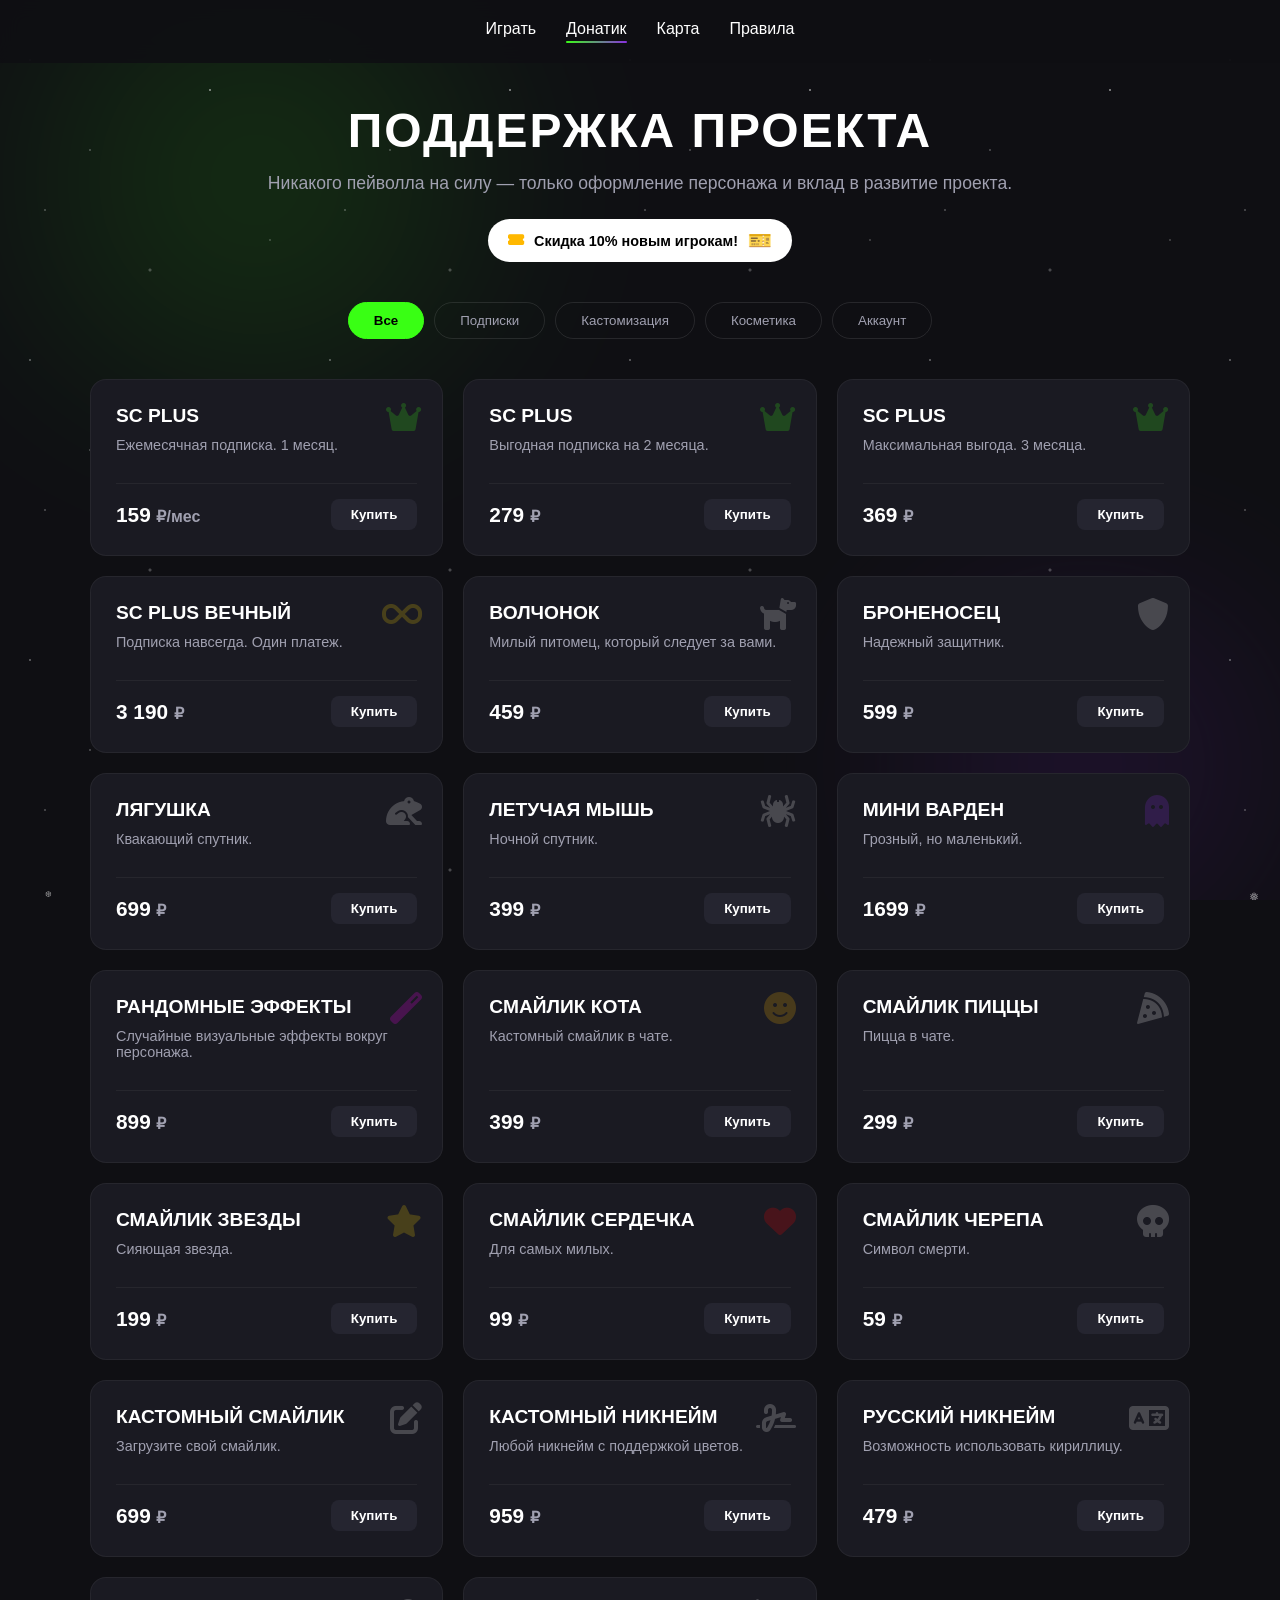
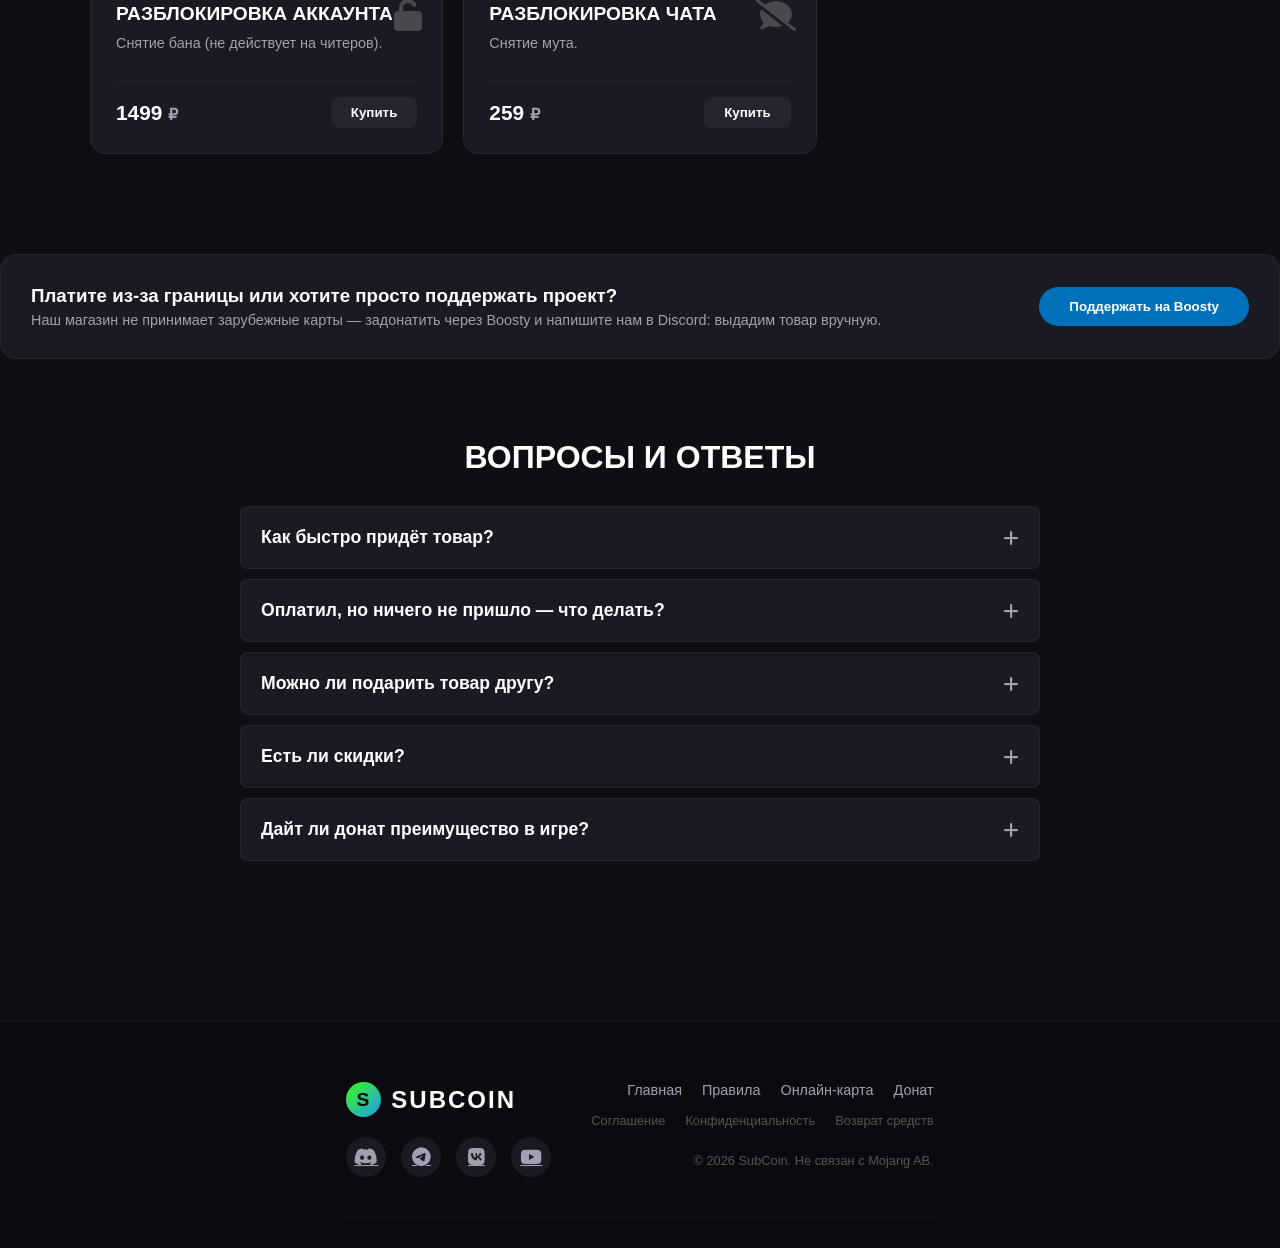
==== commit 17426abf: "Update donate.html" ====
--- a/donate.html
+++ b/donate.html
@@ -23,8 +23,9 @@
             gap: 20px;
             margin-bottom: 60px;
             width: 100%;
-            max-width: 1000px;
-            justify-content: center;
+            max-width: 1100px;
+            margin-left: auto;
+            margin-right: auto;
         }
         .product-card { background-color: var(--card-bg); border: 1px solid rgba(255, 255, 255, 0.05); border-radius: 16px; padding: 25px; display: flex; flex-direction: column; justify-content: space-between; transition: border-color 0.3s, transform 0.3s; position: relative; overflow: hidden; }
         .product-card:hover { border-color: var(--accent-purple); transform: translateY(-5px); }
